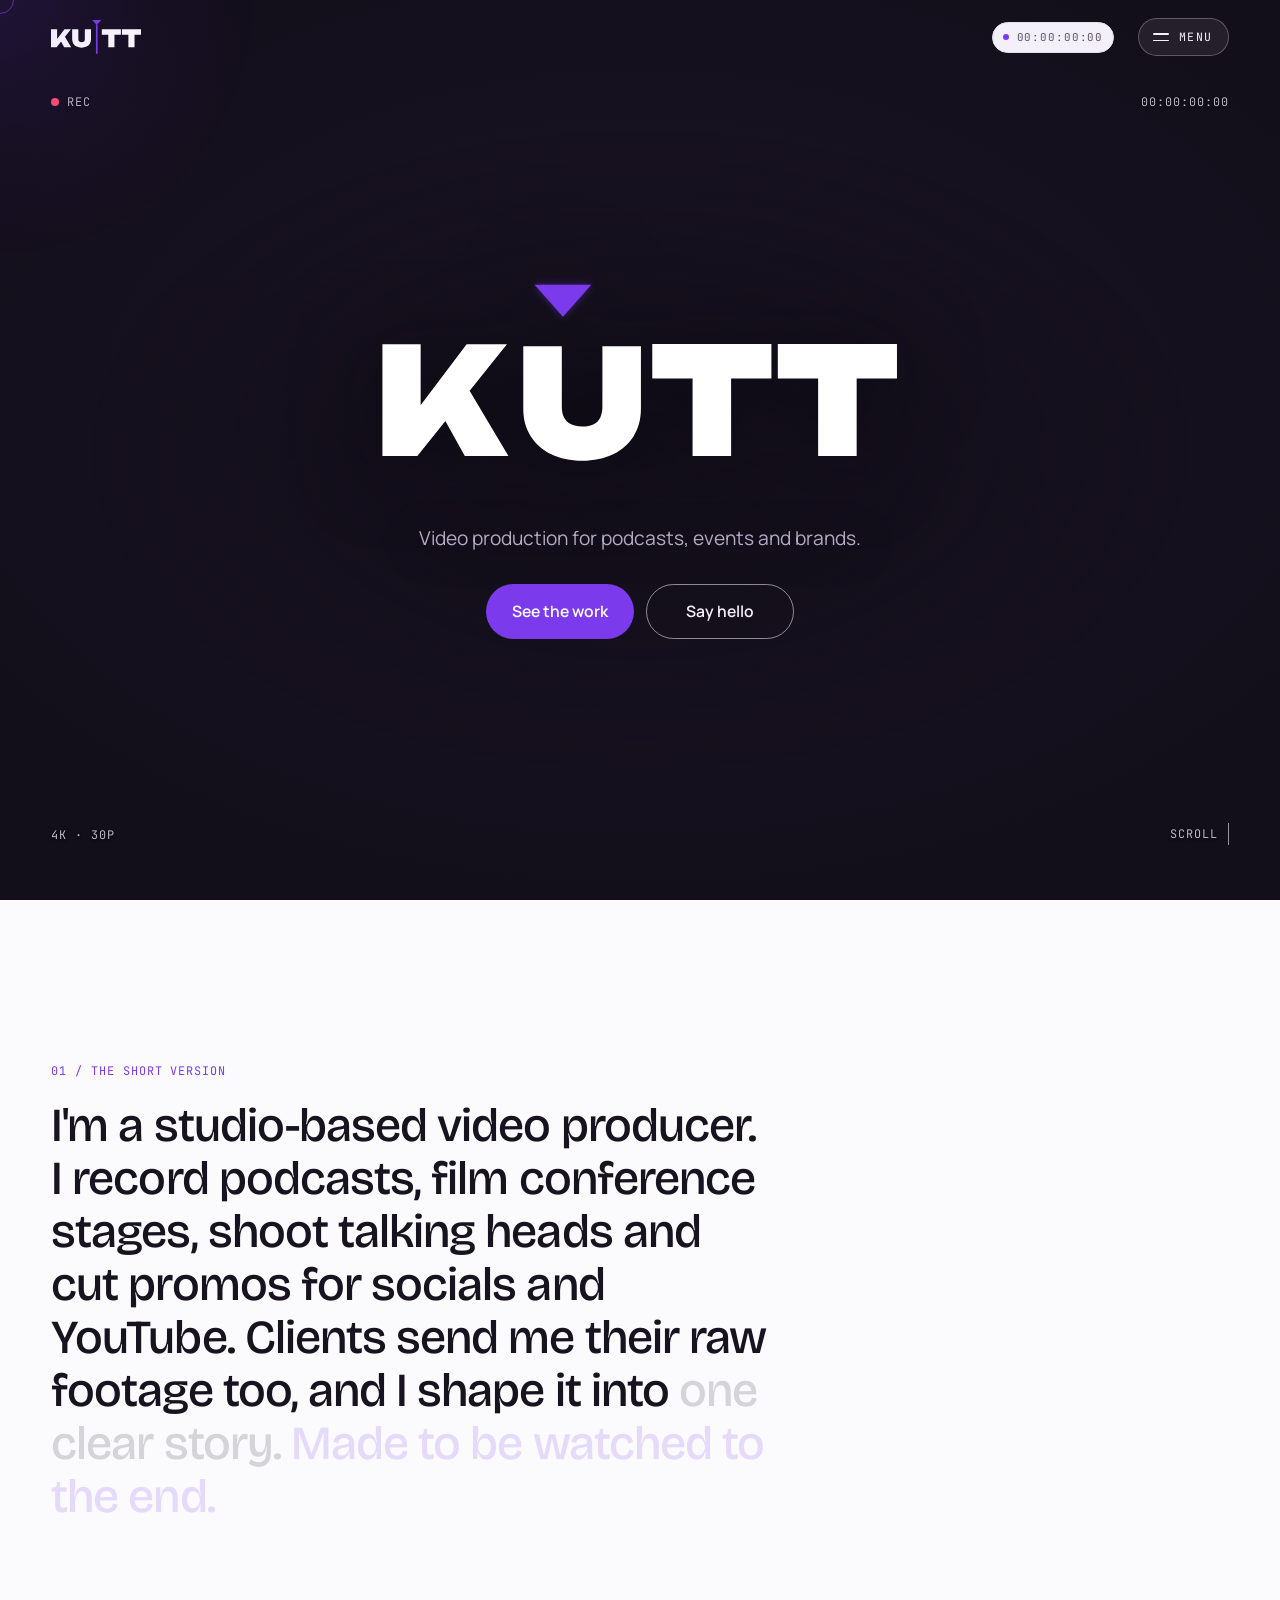
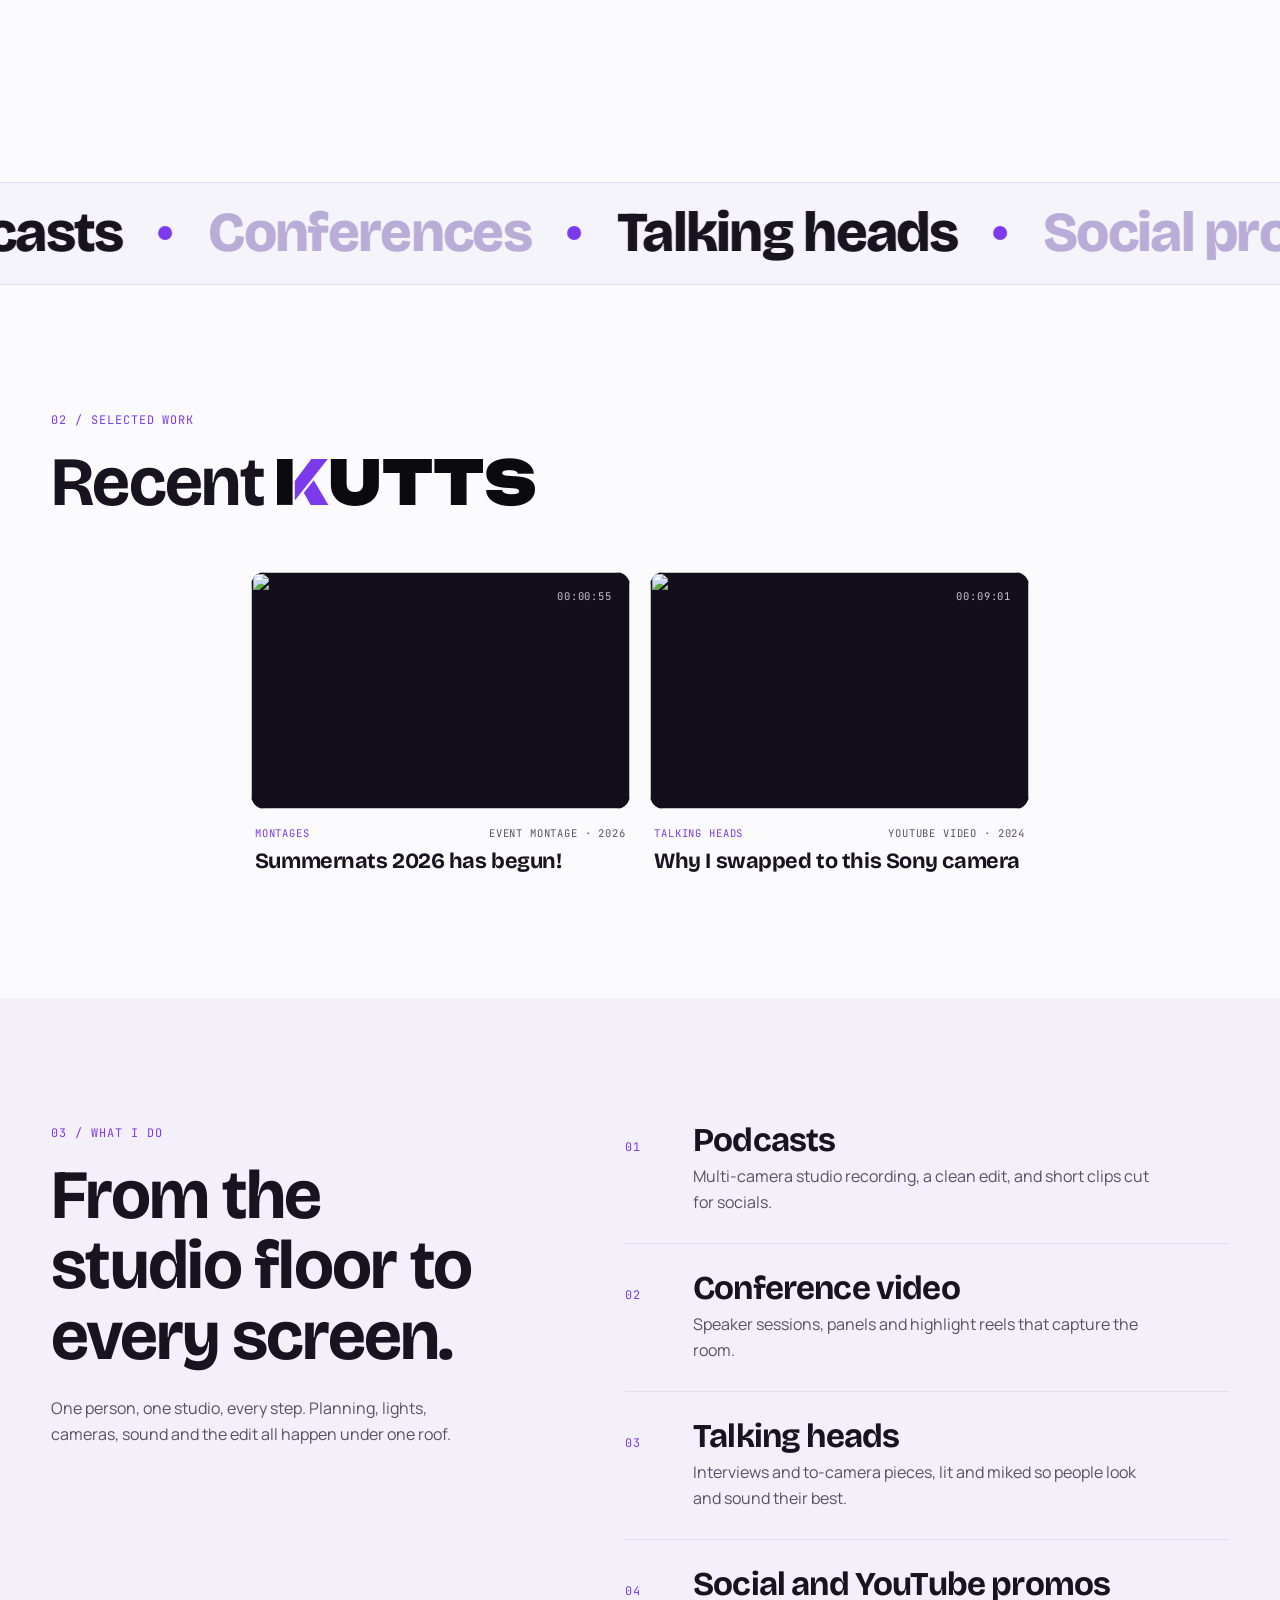
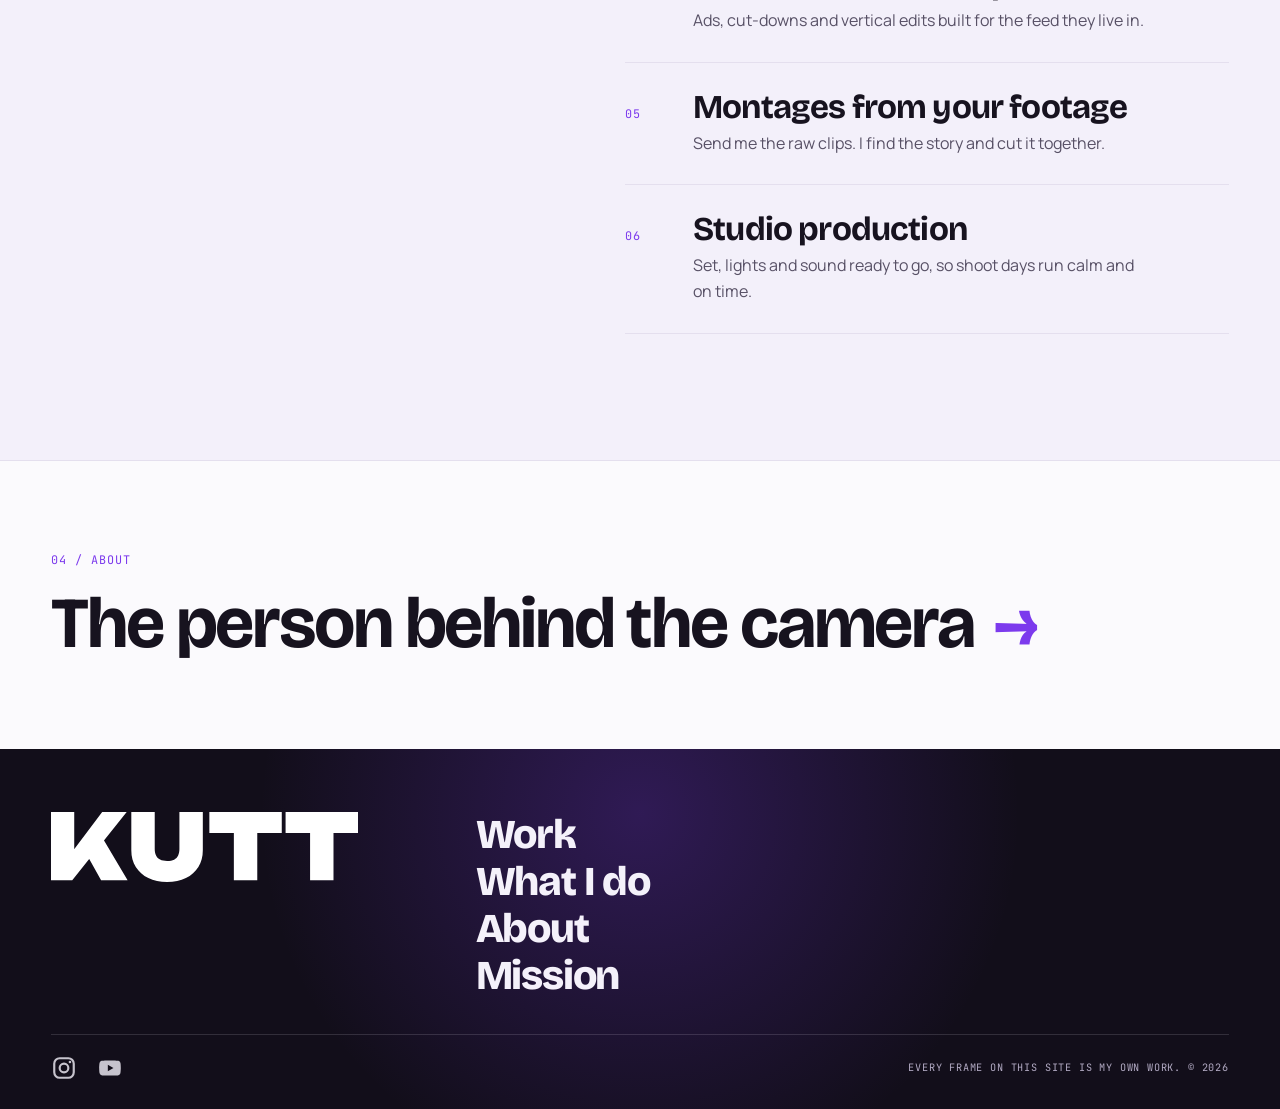
==== index.html @ 83f020cb "Footer: KUTT beside a big link list, social icons, tighter spacing Co-Authored-By: Claude Opus 5.5 <" ====
<!doctype html>
<html lang="en">
<head>
  <meta charset="utf-8">
  <meta name="viewport" content="width=device-width, initial-scale=1">
  <title>Kutt · Video Production</title>
  <meta name="description" content="Studio-based video producer. Podcasts, conference films, talking heads, social promos and brand video.">
  <meta name="theme-color" content="#120e1a">
  <meta property="og:title" content="Kutt · Video Production">
  <meta property="og:description" content="Podcasts, conference films, talking heads, social promos and brand video.">
  <meta property="og:type" content="website">
  <meta property="og:url" content="https://kuttmedia.github.io/">
  <meta property="og:image" content="https://kuttmedia.github.io/assets/img/share.jpg">
  <meta property="og:image:width" content="1200">
  <meta property="og:image:height" content="630">
  <meta property="og:image:alt" content="The KUTT logo">
  <meta name="twitter:card" content="summary_large_image">
  <link rel="canonical" href="https://kuttmedia.github.io/">
  <link rel="icon" type="image/png" href="assets/img/logo/favicon-light.png" media="(prefers-color-scheme: light)">
  <link rel="icon" type="image/png" href="assets/img/logo/favicon-dark.png" media="(prefers-color-scheme: dark)">
  <link rel="icon" type="image/svg+xml" href="assets/img/logo/favicon.svg">
  <link rel="apple-touch-icon" href="assets/img/logo/apple-touch-icon.png">
  <link rel="preconnect" href="https://fonts.googleapis.com">
  <link rel="preconnect" href="https://fonts.gstatic.com" crossorigin>
  <link href="https://fonts.googleapis.com/css2?family=Bricolage+Grotesque:opsz,wght@12..96,500;12..96,700;12..96,800&family=JetBrains+Mono:wght@400;500&family=Manrope:wght@400;500;600&display=swap" rel="stylesheet">
  <!-- Unbounded Black (the Kutt logo typeface), only the letter S, for "Recent KUTTS" -->
  <link href="https://fonts.googleapis.com/css2?family=Unbounded:wght@900&text=S&display=swap" rel="stylesheet">
  <link rel="stylesheet" href="assets/css/style.css?v=20261111">
</head>
<body>
  <a class="skip" href="#main">Skip to content</a>

  <!-- One environment behind everything -->
  <div class="env" aria-hidden="true">
    <div class="env-blob env-blob--a"></div>
    <div class="env-blob env-blob--b"></div>
    <div class="env-grain"></div>
  </div>

  <!-- Cursor follower (fine pointers only) -->
  <div class="cursor" aria-hidden="true">
    <div class="c-glow"></div>
    <div class="c-ring"><span class="c-label"></span></div>
  </div>

  <header class="nav on-dark" id="nav">
    <a class="brand" href="#top" aria-label="Kutt, back to top">
      <img class="brand-logo brand-logo--light" src="assets/img/logo/kutt-wordmark-white.svg" alt="" width="1724" height="654"><img class="brand-logo brand-logo--dark" src="assets/img/logo/kutt-wordmark-black.svg" alt="" width="1724" height="654">
    </a>
    <button class="menu-btn" type="button" aria-expanded="false" aria-controls="menu"><span class="menu-icon" aria-hidden="true"><i></i><i></i></span><span class="menu-word">Menu</span></button>
    <nav class="menu" id="menu" aria-label="Main">
      <ul class="nav-links">
        <li><a href="#work">Work</a></li>
        <li><a href="#services">What I do</a></li>
        <li><a href="/about">About</a></li>
        <li><a href="/mission">Mission</a></li>
        <li><a href="#contact">Contact</a></li>
      </ul>
    </nav>
    <span class="tc-chip mono" aria-hidden="true"><i></i><span class="tc">00:00:00:00</span></span>
  </header>

  <!-- ============ HERO: logo over the reel ============ -->
  <section class="hero" id="top" aria-label="Introduction">
    <div class="hero-stage">
      <div class="hero-media" aria-hidden="true">
        <video id="heroVideo" muted playsinline preload="none" aria-hidden="true" tabindex="-1"></video>
        <div class="scrim"></div>
      </div>

      <!-- Viewfinder overlay -->
      <div class="vf-overlay" aria-hidden="true">
        <span class="vf-rec mono"><i></i>REC</span>
        <span class="vf-tc mono tc">00:00:00:00</span>
        <span class="vf-fmt mono">4K · 30P</span>
        <span class="vf-scroll mono">Scroll</span>
      </div>

      <div class="hero-content">
        <h1 class="hero-logo"><img class="hero-logo-still" src="assets/img/logo/kutt-wordmark-white.svg" alt="Kutt" width="1724" height="654"></h1>
        <p class="hero-sub">Video production for podcasts, events and brands.</p>
        <div class="hero-cta">
          <a class="btn btn--accent" href="#work" data-cursor="View">See the work</a>
          <a class="btn btn--ghost" href="#contact">Say hello</a>
        </div>
      </div>
    </div>
  </section>

  <main id="main" tabindex="-1">

    <!-- ============ INTRO ============ -->
    <section class="intro" aria-label="About my work">
      <p class="eyebrow mono" data-reveal>01 / The short version</p>
      <p class="fill-text" data-fill>
        I'm a studio-based video producer. I record podcasts, film conference stages, shoot talking heads and cut promos for socials and YouTube. Clients send me their raw footage too, and I shape it into one clear story. <em>Made to be watched to the end.</em>
      </p>
      <svg class="intro-line" viewBox="0 0 1200 120" preserveAspectRatio="none" aria-hidden="true">
        <path data-draw pathLength="1" d="M0 70 C 150 10, 300 110, 450 60 S 750 10, 900 70 S 1100 110, 1200 40"/>
      </svg>
    </section>

    <!-- Marquee strip -->
    <div class="marquee" aria-hidden="true">
      <div class="marquee-track">
        <span>Podcasts</span><i></i><span>Conferences</span><i></i><span>Talking heads</span><i></i><span>Social promos</span><i></i><span>Studio</span><i></i><span>Brand film</span><i></i>
      </div>
    </div>

    <!-- ============ WORK ============ -->
    <section class="work" id="work" aria-labelledby="work-title">
      <div class="work-head">
        <div>
          <p class="eyebrow mono" data-reveal>02 / Selected work</p>
          <h2 id="work-title" class="h-section" data-split data-reveal>Recent <span class="kutt-word" data-label="Kutts"><span class="sr">Kutts</span><img src="assets/img/logo/kutt-wordmark-tight-split-k-dark.svg" alt="" width="2143" height="486"><span class="kutt-s" aria-hidden="true">S</span></span></h2>
        </div>
        <div class="filters" role="group" aria-label="Filter work by type">
          <button class="chip-btn" aria-pressed="true" data-filter="all">All</button>
        </div>
      </div>
      <div class="grid" id="grid"></div>
    </section>

    <!-- ============ SERVICES ============ -->
    <section class="services" id="services" aria-labelledby="svc-title">
      <div class="svc-side">
        <p class="eyebrow mono" data-reveal>03 / What I do</p>
        <h2 id="svc-title" class="h-section" data-split data-reveal>From the studio floor to every screen.</h2>
        <p class="svc-lede" data-reveal>One person, one studio, every step. Planning, lights, cameras, sound and the edit all happen under one roof.</p>
      </div>
      <div class="svc-list-wrap">
        <svg class="svc-line" viewBox="0 0 4 1000" preserveAspectRatio="none" aria-hidden="true">
          <path data-draw pathLength="1" d="M2 0 V 1000"/>
        </svg>
        <ol class="svc-list" data-reveal>
          <li class="svc"><span class="num mono">01</span><h3>Podcasts</h3><p>Multi-camera studio recording, a clean edit, and short clips cut for socials.</p></li>
          <li class="svc"><span class="num mono">02</span><h3>Conference video</h3><p>Speaker sessions, panels and highlight reels that capture the room.</p></li>
          <li class="svc"><span class="num mono">03</span><h3>Talking heads</h3><p>Interviews and to-camera pieces, lit and miked so people look and sound their best.</p></li>
          <li class="svc"><span class="num mono">04</span><h3>Social and YouTube promos</h3><p>Ads, cut-downs and vertical edits built for the feed they live in.</p></li>
          <li class="svc"><span class="num mono">05</span><h3>Montages from your footage</h3><p>Send me the raw clips. I find the story and cut it together.</p></li>
          <li class="svc"><span class="num mono">06</span><h3>Studio production</h3><p>Set, lights and sound ready to go, so shoot days run calm and on time.</p></li>
        </ol>
      </div>
    </section>

    <!-- ============ ABOUT TEASER ============ -->
    <section class="about-link" aria-label="About">
      <a class="about-link-a" href="/about" data-cursor="Meet">
        <span class="eyebrow mono">04 / About</span>
        <span class="about-link-title">The person behind the camera <span class="arrow" aria-hidden="true">→</span></span>
      </a>
    </section>
  </main>

  <!-- ============ CONTACT + FOOTER ============ -->
  <footer class="contact" id="contact">
    <div class="contact-inner">
      <div class="foot">
        <p class="wordmark"><img src="assets/img/logo/kutt-wordmark-tight-white.svg" alt="Kutt" width="2143" height="486" loading="lazy"></p>
        <nav class="foot-nav" aria-label="Footer"><ul>
          <li><a href="#work">Work</a></li>
          <li><a href="#services">What I do</a></li>
          <li><a href="/about">About</a></li>
          <li><a href="/mission">Mission</a></li>
        </ul></nav>
      </div>
      <div class="foot-base">
        <ul class="socials" id="socials"></ul>
        <p class="mono foot-note">Every frame on this site is my own work. © <span id="year">2026</span></p>
      </div>
    </div>
  </footer>

  <!-- Video player -->
  <dialog class="player" id="player" aria-labelledby="player-title">
    <div class="player-inner">
      <div class="player-top">
        <p class="mono player-meta" id="player-meta"></p>
        <button class="player-close" type="button" aria-label="Close video">Close</button>
      </div>
      <h2 class="player-title" id="player-title"></h2>
      <div class="player-frame" id="player-frame"></div>
    </div>
  </dialog>

  <script src="https://unpkg.com/lenis@1.1.13/dist/lenis.min.js" defer></script>
  <script src="assets/js/content.js?v=20261111" defer></script>
  <script src="assets/js/kutt-logo.js?v=20261111" defer></script>
  <script src="assets/js/main.js?v=20261111" defer></script>
</body>
</html>
---- assets/css/style.css ----
/* =========================================================
   Tokens
   ========================================================= */
:root{
  --canvas:#fbfafd;
  --panel:#f3f0fa;
  --line:#e4dfee;
  --line-strong:#8f86a3;
  --ink:#17131f;
  --text-secondary:#585166;
  --accent:#7c3aed;
  --accent-hover:#6a28d9;
  --accent-muted:rgba(124,58,237,.14);
  --night:#120e1a;
  --night-2:#1c1626;
  --night-text:#f4f1fa;
  --night-dim:#b3abc4;

  --f-display:'Bricolage Grotesque',Georgia,serif;
  --f-body:'Manrope',system-ui,sans-serif;
  --f-mono:'JetBrains Mono',ui-monospace,monospace;

  --ease-out:cubic-bezier(.16,1,.3,1);
  --ease-io:cubic-bezier(.65,0,.35,1);

  --gutter:clamp(16px,4vw,56px);
  /* one wide, soft shadow: reads as a glow behind the whole line, not an outline around each letter */
  --tshadow:0 4px 40px rgba(5,5,10,.55);
}

/* =========================================================
   Base
   ========================================================= */
*,*::before,*::after{box-sizing:border-box}
html{overflow-x:hidden;overflow-x:clip;-webkit-text-size-adjust:100%}
html.lenis,html.lenis body{height:auto}
.lenis.lenis-smooth{scroll-behavior:auto!important}
.lenis.lenis-stopped{overflow:hidden}
body{
  margin:0;overflow-x:hidden;overflow-x:clip;
  background:var(--canvas);color:var(--ink);
  font-family:var(--f-body);font-size:clamp(16px,1.05vw,18px);line-height:1.6;
  -webkit-font-smoothing:antialiased;
  animation:pageIn .9s var(--ease-out) both;
}
@keyframes pageIn{from{opacity:0}to{opacity:1}}
body.leaving{animation:pageOut .35s var(--ease-io) forwards}
@keyframes pageOut{from{opacity:1}to{opacity:0}}
img,video,svg{display:block;max-width:100%}
a{color:inherit}
button{font:inherit;color:inherit}
h1,h2,h3{margin:0;font-family:var(--f-display);font-weight:700;letter-spacing:-.025em;line-height:1.02}
p{margin:0}
.mono{font-family:var(--f-mono);font-size:.74rem;letter-spacing:.08em;text-transform:uppercase}
.sr{position:absolute!important;width:1px;height:1px;overflow:hidden;clip:rect(0 0 0 0);white-space:nowrap}
.skip{position:fixed;left:16px;top:-60px;z-index:100;background:var(--accent);color:#fff;padding:10px 16px;border-radius:8px;transition:top .3s var(--ease-out)}
.skip:focus{top:16px}
:focus-visible{outline:2px solid var(--accent);outline-offset:3px;border-radius:4px}
main:focus{outline:none}

/* =========================================================
   Environment layer
   ========================================================= */
.env{position:fixed;inset:0;z-index:-1;pointer-events:none;overflow:hidden}
.env-blob{position:absolute;width:60vmax;height:60vmax;border-radius:50%;filter:blur(80px);opacity:.55}
.env-blob--a{background:radial-gradient(circle,rgba(186,160,255,.45),transparent 65%);top:-20vmax;left:-15vmax;animation:drift 80s var(--ease-io) -12s infinite alternate}
.env-blob--b{background:radial-gradient(circle,rgba(230,214,255,.6),transparent 65%);bottom:-25vmax;right:-20vmax;animation:drift 95s var(--ease-io) -40s infinite alternate-reverse}
@keyframes drift{0%{transform:translate(0,0) scale(1)}50%{transform:translate(18vw,12vh) scale(1.15)}100%{transform:translate(-8vw,24vh) scale(.95)}}
.env-grain{position:absolute;inset:0;opacity:.06;background-image:url("data:image/svg+xml,%3Csvg xmlns='http://www.w3.org/2000/svg' width='160' height='160'%3E%3Cfilter id='n'%3E%3CfeTurbulence type='fractalNoise' baseFrequency='.85' numOctaves='3' stitchTiles='stitch'/%3E%3C/filter%3E%3Crect width='100%25' height='100%25' filter='url(%23n)'/%3E%3C/svg%3E")}
body.paused *,body.paused *::before,body.paused *::after{animation-play-state:paused!important}

/* =========================================================
   Cursor
   ========================================================= */
.cursor{position:fixed;inset:0;pointer-events:none;z-index:90;display:none}
.has-cursor .cursor{display:block}
.c-glow{position:absolute;left:0;top:0;width:560px;height:560px;margin:-280px 0 0 -280px;border-radius:50%;
  background:radial-gradient(circle,rgba(124,58,237,.13) 0%,rgba(124,58,237,.05) 35%,transparent 65%);will-change:transform}
.c-ring{position:absolute;left:0;top:0;width:28px;height:28px;margin:-14px 0 0 -14px;border-radius:50%;
  border:1.5px solid rgba(124,58,237,.7);display:grid;place-items:center;will-change:transform;
  transition:opacity .3s var(--ease-out)}
.c-ring::before{content:"";position:absolute;inset:-1.5px;border-radius:50%;background:var(--accent);transform:scale(.0001);transition:transform .45s var(--ease-out)}
.c-label{position:relative;color:#fff;font-family:var(--f-mono);font-size:.62rem;letter-spacing:.12em;text-transform:uppercase;opacity:0;transform:scale(.6);transition:opacity .3s var(--ease-out),transform .45s var(--ease-out)}
.cursor.is-label .c-ring::before{transform:scale(3.2)}
.cursor.is-label .c-ring{border-color:transparent}
.cursor.is-label .c-label{opacity:1;transform:scale(1)}
.cursor.is-hidden .c-ring{opacity:0}
.has-cursor [data-cursor]{cursor:none}

/* =========================================================
   Nav
   ========================================================= */
.nav{position:fixed;top:0;left:0;right:0;z-index:50;display:flex;align-items:center;justify-content:space-between;gap:24px;
  padding:18px var(--gutter);color:var(--ink);transition:color .5s var(--ease-out),background-color .5s var(--ease-out),padding .5s var(--ease-out)}
.nav::before{content:"";position:absolute;inset:0;z-index:-1;background:rgba(251,250,253,.78);backdrop-filter:blur(14px);-webkit-backdrop-filter:blur(14px);border-bottom:1px solid var(--line);opacity:0;transition:opacity .5s var(--ease-out)}
.nav.scrolled::before{opacity:1}
.nav.on-dark{color:var(--night-text)}
.nav.on-dark::before{opacity:0}
.nav.in-footer::before{opacity:1;background:rgba(18,14,26,.72);border-bottom-color:rgba(244,241,250,.08)}
.brand{position:relative;display:block;width:clamp(78px,7vw,96px);text-decoration:none}
.brand-logo{display:block;width:100%;height:auto;transition:opacity .5s var(--ease-out)}
.brand-logo--dark{position:absolute;inset:0;opacity:0}
.nav:not(.on-dark) .brand-logo--light{opacity:0}
.nav:not(.on-dark) .brand-logo--dark{opacity:1}
/* Menu button: opens the full-screen menu */
.tc-chip{order:2;margin-left:auto}
.menu-btn{order:3}
.menu-btn{display:inline-flex;align-items:center;gap:10px;padding:9px 16px 9px 14px;border-radius:999px;cursor:pointer;color:inherit;font:inherit;
  font-family:var(--f-mono);font-size:.72rem;letter-spacing:.1em;text-transform:uppercase;background:rgba(251,250,253,.6);border:1px solid var(--line);
  transition:background-color .4s var(--ease-out),border-color .4s var(--ease-out),color .4s var(--ease-out)}
.menu-btn:hover{border-color:var(--accent)}
.nav.on-dark .menu-btn,.nav.menu-open .menu-btn{background:rgba(244,241,250,.08);border-color:rgba(244,241,250,.28)}
.nav.on-dark .menu-btn:hover,.nav.menu-open .menu-btn:hover{border-color:var(--night-text)}
.menu-icon{position:relative;width:16px;height:10px}
.menu-icon i{position:absolute;left:0;right:0;height:1.5px;border-radius:2px;background:currentColor;transition:transform .5s var(--ease-out),top .5s var(--ease-out)}
.menu-icon i:first-child{top:1px}
.menu-icon i:last-child{top:7.5px}
.nav.menu-open .menu-icon i{top:4.25px}
.nav.menu-open .menu-icon i:first-child{transform:rotate(45deg)}
.nav.menu-open .menu-icon i:last-child{transform:rotate(-45deg)}

/* the menu itself: the purple night, big links, email and socials underneath */
.menu{position:fixed;inset:0;z-index:-2;display:grid;align-content:center;gap:clamp(36px,7vh,64px);padding:clamp(100px,14vh,140px) var(--gutter) clamp(40px,7vh,64px);
  background:radial-gradient(120% 90% at 70% 0%,#2a1d44 0%,var(--night) 60%);color:var(--night-text);overflow-y:auto;
  visibility:hidden;clip-path:inset(0 0 100% 0);transition:clip-path .8s var(--ease-io),visibility 0s linear .8s}
.nav.menu-open .menu{visibility:visible;clip-path:inset(0);transition:clip-path .8s var(--ease-io),visibility 0s}
.nav.menu-open{color:var(--night-text)}
.nav.menu-open::before{opacity:0!important}
.nav.menu-open .brand-logo--light{opacity:1}
.nav.menu-open .brand-logo--dark{opacity:0}
.nav.menu-open .tc-chip{opacity:0}
.nav-links{list-style:none;margin:0;padding:0;display:grid;gap:clamp(2px,1vh,10px)}
.nav-links li{overflow:hidden}
.nav-links a{position:relative;display:inline-block;text-decoration:none;font-family:var(--f-display);font-weight:800;letter-spacing:-.04em;line-height:1.02;
  font-size:clamp(2.8rem,8.5vw,6.6rem);padding:.04em 0;transform:translateY(105%);transition:transform .9s var(--ease-out),color .35s var(--ease-out)}
.nav.menu-open .nav-links a{transform:none}
.nav.menu-open .nav-links li:nth-child(1) a{transition-delay:.25s,0s}
.nav.menu-open .nav-links li:nth-child(2) a{transition-delay:.31s,0s}
.nav.menu-open .nav-links li:nth-child(3) a{transition-delay:.37s,0s}
.nav.menu-open .nav-links li:nth-child(4) a{transition-delay:.43s,0s}
.nav.menu-open .nav-links li:nth-child(5) a{transition-delay:.49s,0s}
.nav-links a:hover{color:#b9a3ff}
.nav-links a[aria-current="page"]{color:#b9a3ff}
.menu-foot{display:flex;flex-wrap:wrap;justify-content:space-between;gap:16px 32px;padding-top:22px;border-top:1px solid rgba(244,241,250,.14);
  color:var(--night-dim);opacity:0;transform:translateY(12px);transition:opacity .6s var(--ease-out),transform .8s var(--ease-out)}
.nav.menu-open .menu-foot{opacity:1;transform:none;transition-delay:.55s}
.menu-foot a{color:var(--night-text);text-decoration:none}
.menu-foot a:hover{color:#b9a3ff}
.menu-foot ul{list-style:none;margin:0;padding:0;display:flex;gap:20px}
html.menu-locked{overflow:hidden}
.tc-chip{display:inline-flex;align-items:center;gap:8px;padding:6px 10px;border-radius:999px;background:var(--panel);border:1px solid var(--line);color:var(--text-secondary);font-size:.68rem;opacity:0;transform:translateY(-6px);transition:opacity .5s var(--ease-out),transform .5s var(--ease-out)}
.tc-chip i{width:6px;height:6px;border-radius:50%;background:var(--accent)}
.nav.scrolled .tc-chip{opacity:1;transform:none}
.nav.on-dark .tc-chip{opacity:0}

/* =========================================================
   Buttons
   ========================================================= */
.btn{display:inline-flex;align-items:center;justify-content:center;gap:10px;padding:14px 26px;border-radius:999px;font-weight:600;text-decoration:none;font-size:.98rem;
  transition:background-color .35s var(--ease-out),color .35s var(--ease-out),border-color .35s var(--ease-out),transform .45s var(--ease-out)}
.btn:hover{transform:translateY(-2px)}
.btn--accent{background:var(--accent);color:#fff}
.btn--accent:hover{background:var(--accent-hover)}
.btn--ghost{border:1.5px solid rgba(244,241,250,.55);color:var(--night-text)}
.btn--ghost:hover{border-color:var(--night-text);background:rgba(244,241,250,.08)}
@media (pointer:coarse){.btn,.chip-btn{min-height:44px}}

/* =========================================================
   HERO
   ========================================================= */
.hero{position:relative;background:var(--night);color:var(--night-text)}
.hero-stage{position:relative;height:100vh;height:100svh;min-height:520px;overflow:hidden;background:radial-gradient(ellipse 90% 80% at 50% 45%,var(--night-2),var(--night) 70%)}
.hero-media{position:absolute;inset:0;opacity:0;transition:opacity 1.6s var(--ease-out)}
.hero-media video{width:100%;height:100%;object-fit:cover;will-change:transform}
.scrim{position:absolute;inset:0;pointer-events:none;background:radial-gradient(ellipse 120% 90% at 50% 45%,rgba(10,10,18,0) 35%,rgba(10,10,18,.62) 100%)}
/* background reel: bright daylight footage, so a deeper scrim */
.reel-ready .hero-media{opacity:1}
.reel-ready .scrim{background:
  linear-gradient(180deg,rgba(14,10,22,.55) 0%,rgba(14,10,22,.2) 30%,rgba(14,10,22,.25) 60%,rgba(14,10,22,.75) 100%),
  radial-gradient(ellipse 120% 90% at 50% 45%,rgba(14,10,22,.25) 30%,rgba(14,10,22,.6) 100%)}

/* viewfinder */
.vf-overlay{position:absolute;inset:clamp(70px,9vh,96px) var(--gutter) clamp(24px,5vh,48px);pointer-events:none}
.vf-rec,.vf-tc,.vf-fmt,.vf-scroll{position:absolute;color:rgba(244,241,250,.75);text-shadow:0 1px 3px rgba(5,5,10,.85)}
.vf-rec{left:0;top:12px;display:flex;align-items:center;gap:8px}
.vf-rec i{width:8px;height:8px;border-radius:50%;background:#ff4d6d;animation:blink 1.6s steps(2,start) -0.4s infinite}
@keyframes blink{to{visibility:hidden}}
.vf-tc{right:0;top:12px}
.vf-fmt{left:0;bottom:10px}
.vf-scroll{right:0;bottom:10px;display:flex;align-items:center;gap:10px}
.vf-scroll::after{content:"";width:1px;height:22px;background:rgba(244,241,250,.6);transform-origin:top;animation:scrollCue 2.2s var(--ease-io) -0.6s infinite}
@keyframes scrollCue{0%{transform:scaleY(0)}50%{transform:scaleY(1);transform-origin:top}51%{transform-origin:bottom}100%{transform:scaleY(0);transform-origin:bottom}}

/* hero content: logo, line and buttons arrive one after another on load */
.hero-content{position:absolute;inset:0;z-index:2;display:flex;flex-direction:column;align-items:center;justify-content:center;text-align:center;padding:96px var(--gutter) 72px;text-shadow:var(--tshadow)}
.hero-content::before{content:"";position:absolute;left:50%;top:50%;width:min(1100px,110vw);height:min(640px,90vh);transform:translate(-50%,-50%);z-index:-1;pointer-events:none;
  background:radial-gradient(closest-side,rgba(10,8,16,.5) 0%,rgba(10,8,16,.32) 50%,rgba(10,8,16,0) 100%)}
.hero-content .btn{text-shadow:none}
.kicker{color:var(--night-dim);margin-bottom:26px}
.hero-logo{margin:0;width:clamp(260px,44vw,720px);filter:drop-shadow(0 6px 40px rgba(5,5,10,.55))}
.hero-logo img{width:100%;height:auto}
/* Animated logo loop, drawn live by kutt-logo.js. Its frame has room around the word for the playhead,
   so it is sized and pulled out with negative margins until its letters sit exactly on the still logo's. */
.hero-logo-anim{display:none;width:115.64%;max-width:none;height:auto;aspect-ratio:1920/780;margin:-4.52% -7.82% -4.507%}
.hero-logo.is-animated .hero-logo-anim{display:block}
.hero-logo.is-animated .hero-logo-still{display:none}
.hero-sub{margin-top:24px;font-size:clamp(1.05rem,1.5vw,1.3rem);color:var(--night-dim);max-width:38ch}
/* equal-width buttons, so the gap between them centres on the logo */
.hero-cta{display:grid;grid-template-columns:1fr 1fr;gap:12px;margin-top:30px}
.hero-content>*{opacity:0;animation:heroIn 1.2s var(--ease-out) both}
.hero-content>.hero-logo{animation-name:heroLogoIn;animation-duration:1.5s;animation-delay:.4s}
.hero-content>.hero-sub{animation-delay:.85s}
.hero-content>.hero-cta{animation-delay:1.05s}
@keyframes heroIn{from{opacity:0;transform:translateY(18px)}to{opacity:1;transform:none}}
@keyframes heroLogoIn{from{opacity:0;transform:translateY(24px) scale(.94)}to{opacity:1;transform:none}}

/* The Kutt logo used as a word inside headings ("Recent KUTTS", "Plan. Shoot. KUTT.").
   Sized from measurements: the heading font's capitals are 0.66em tall, and the cropped logo
   is 0.9766 caps tall plus a 2.4% overshoot under the baseline (the bowl of the U).
   The S is Unbounded Black, the logo's own typeface (capitals 0.75em, so 0.88em matches),
   spaced with the same gap the logo leaves between its two Ts. */
.kutt-word{display:inline-block;white-space:nowrap;letter-spacing:0}
.kutt-word img{display:inline-block;height:.6758em;width:auto;vertical-align:-.0158em}
.kutt-s{font-family:'Unbounded',var(--f-display);font-weight:900;font-size:.88em;line-height:1;margin-left:.012em;color:#0b0a0f}

/* split words */
[data-split] .w{display:inline-block;white-space:nowrap}
.mask .w{overflow:hidden;padding:.08em .04em .14em;margin:-.08em -.04em -.14em;vertical-align:top}
.w .wi{display:inline-block}

/* phones, small screens and reduced motion: still frame instead of the reel (must match JS GATES exactly) */
@media (max-width: 720px), (orientation: portrait) and (max-width: 1024px), (orientation: portrait) and (pointer: coarse), (orientation: landscape) and (pointer: coarse) and (max-height: 560px), (prefers-reduced-motion: reduce){
  .hero-media,.vf-scroll{display:none}
  .hero-logo{width:min(78vw,440px)}
}

/* =========================================================
   Sections
   ========================================================= */
section{position:relative}
.eyebrow{color:var(--accent);margin-bottom:18px}
.h-section{font-size:clamp(2.4rem,5.4vw,5rem)}

/* reveal entrances */
[data-reveal]{opacity:0;transform:translateY(28px);transition:opacity 1s var(--ease-out),transform 1.1s var(--ease-out)}
[data-reveal].in{opacity:1;transform:none}
[data-reveal][data-split]{opacity:1;transform:none}
[data-reveal][data-split] .wi{transform:translateY(110%);transition:transform 1.1s var(--ease-out);transition-delay:calc(var(--i,0)*70ms)}
[data-reveal][data-split].in .wi{transform:none}
[data-reveal][data-split].done .wi{transition-delay:0s}

/* intro */
.intro{padding:clamp(110px,18vh,200px) var(--gutter) clamp(70px,10vh,120px)}
.fill-text{font-family:var(--f-display);font-weight:500;font-size:clamp(1.8rem,3.7vw,3.6rem);line-height:1.12;letter-spacing:-.02em;max-width:24ch}
.fill-text .fw{opacity:.16;transition:opacity .5s var(--ease-out)}
.fill-text .fw.lit{opacity:1}
.fill-text em{font-style:normal;color:var(--accent)}
.intro-line{width:100%;height:clamp(60px,9vw,120px);margin-top:clamp(30px,6vh,60px)}
.intro-line path,.svc-line path{fill:none;stroke:var(--accent);stroke-width:2;stroke-dasharray:1;stroke-dashoffset:1;vector-effect:non-scaling-stroke}

/* marquee */
.marquee{overflow:hidden;border-block:1px solid var(--line);padding:22px 0;background:rgba(243,240,250,.6)}
.marquee-track{display:flex;align-items:center;gap:36px;width:max-content;will-change:transform;
  font-family:var(--f-display);font-weight:800;font-size:clamp(2rem,4.4vw,4rem);letter-spacing:-.03em;line-height:1}
.marquee-track span:nth-of-type(even){color:#b9acd6}
.marquee-track i{width:14px;height:14px;border-radius:50%;background:var(--accent);flex:none}

/* work */
.work{padding:clamp(100px,14vh,170px) var(--gutter)}
.work-head{display:flex;justify-content:space-between;align-items:flex-end;gap:32px;flex-wrap:wrap;margin-bottom:clamp(36px,6vh,64px)}
.filters{display:flex;gap:8px;flex-wrap:wrap}
.filters[hidden]{display:none}
.chip-btn{border:1px solid var(--line-strong);background:transparent;border-radius:999px;padding:9px 16px;cursor:pointer;font-family:var(--f-mono);font-size:.72rem;letter-spacing:.08em;text-transform:uppercase;color:var(--text-secondary);
  transition:background-color .35s var(--ease-out),color .35s var(--ease-out),border-color .35s var(--ease-out)}
.chip-btn:hover{border-color:var(--ink);color:var(--ink)}
.chip-btn[aria-pressed="true"]{background:var(--ink);border-color:var(--ink);color:var(--canvas)}
/* flex so an unfinished last row sits centred */
.grid{--cols:3;--gap:clamp(14px,1.6vw,24px);display:flex;flex-wrap:wrap;justify-content:center;column-gap:var(--gap);row-gap:clamp(18px,2vw,32px)}
.grid .tile{flex:0 0 calc((100% - (var(--cols) - 1) * var(--gap)) / var(--cols))}
.tile[hidden]{display:none}
.tile{position:relative;display:block;text-align:left;padding:0;border:0;background:none;cursor:pointer;text-decoration:none;color:inherit;
  transition:opacity .5s var(--ease-out),transform .7s var(--ease-out)}
.tile.is-out{opacity:0;transform:scale(.96)}
.grid .tile.pre{opacity:0;transform:translateY(40px)}
.tile-media{position:relative;aspect-ratio:16/10;border-radius:14px;overflow:hidden;background:var(--night)}
.tile-media img,.tile-media video{position:absolute;inset:0;width:100%;height:100%;object-fit:cover;transition:transform 1.2s var(--ease-out),opacity .5s var(--ease-out)}
.tile-media video{opacity:0}
.tile.playing .tile-media video{opacity:1}
.tile:hover .tile-media img,.tile:hover .tile-media .ph{transform:scale(1.04)}
.ph{position:absolute;inset:0;display:grid;place-items:center;transition:transform 1.2s var(--ease-out);
  background:radial-gradient(ellipse 80% 70% at var(--px,30%) var(--py,30%),rgba(124,58,237,.42),transparent 70%),linear-gradient(140deg,var(--night-2),var(--night))}
.ph svg{width:clamp(44px,5vw,64px);opacity:.75}
.ph .mono{position:absolute;bottom:16px;left:18px;color:rgba(244,241,250,.55);font-size:.66rem}
.tile-dur{position:absolute;top:16px;right:18px;color:rgba(244,241,250,.8);font-size:.66rem;z-index:1}
.tile-meta{padding:16px 4px 0}
.tile-row{display:flex;justify-content:space-between;align-items:baseline;gap:12px;margin-bottom:8px}
.tile-meta h3{font-size:clamp(1.25rem,1.7vw,1.6rem);letter-spacing:-.02em;transition:color .35s var(--ease-out)}
.tile:hover .tile-meta h3{color:var(--accent)}
.tile-meta .mono{color:var(--text-secondary);font-size:.66rem;white-space:nowrap}
.tile-cat{color:var(--accent)!important}

/* services */
.services{display:grid;grid-template-columns:minmax(0,5fr) minmax(0,7fr);gap:clamp(32px,6vw,100px);padding:clamp(100px,14vh,170px) var(--gutter);background:var(--panel)}
.svc-side{position:sticky;top:120px;align-self:start}
.svc-side .h-section{max-width:11ch}
.svc-lede{margin-top:24px;color:var(--text-secondary);max-width:40ch}
.svc-list-wrap{position:relative;padding-left:clamp(20px,3vw,44px)}
.svc-line{position:absolute;left:0;top:0;width:4px;height:100%}
.svc-list{list-style:none;margin:0;padding:0}
.svc{display:grid;grid-template-columns:56px 1fr;column-gap:12px;row-gap:6px;padding:28px 0;border-bottom:1px solid var(--line);align-items:baseline}
.svc:first-child{padding-top:0}
.svc .num{color:var(--accent);grid-row:span 2}
.svc h3{font-size:clamp(1.6rem,2.6vw,2.4rem);transition:transform .6s var(--ease-out)}
.svc p{color:var(--text-secondary);max-width:46ch;grid-column:2}
.svc:hover h3{transform:translateX(10px)}
.svc-list[data-reveal]{opacity:1;transform:none}
.svc-list .svc{opacity:0;transform:translateY(24px);transition:opacity .9s var(--ease-out),transform 1s var(--ease-out)}
.svc-list.in .svc{opacity:1;transform:none}
.svc-list.in .svc:nth-child(2){transition-delay:90ms}
.svc-list.in .svc:nth-child(3){transition-delay:180ms}
.svc-list.in .svc:nth-child(4){transition-delay:270ms}
.svc-list.in .svc:nth-child(5){transition-delay:360ms}
.svc-list.in .svc:nth-child(6){transition-delay:450ms}
.svc-list.in.done .svc:nth-child(n){transition-delay:0s}

/* home: link through to the About page */
.about-link{padding:clamp(70px,10vh,120px) var(--gutter);border-top:1px solid var(--line)}
.about-link-a{display:block;text-decoration:none}
.about-link-a .eyebrow{display:block}
.about-link-title{display:inline-flex;align-items:baseline;gap:.3em;font-family:var(--f-display);font-weight:700;letter-spacing:-.03em;line-height:1;font-size:clamp(2.2rem,5.6vw,5.4rem);transition:color .4s var(--ease-out)}
.about-link-a .arrow{display:inline-block;color:var(--accent);transition:transform .6s var(--ease-out)}
.about-link-a:hover .about-link-title{color:var(--accent)}
.about-link-a:hover .arrow{transform:translateX(.25em)}

/* about page */
.about-intro{display:grid;grid-template-columns:minmax(0,5fr) minmax(0,6fr);gap:clamp(32px,5vw,80px);align-items:center;
  padding:clamp(120px,16vh,170px) var(--gutter) clamp(40px,6vh,72px)}
.page-title{font-size:clamp(2.6rem,5.2vw,5rem);font-weight:800;letter-spacing:-.04em;line-height:.95}
.page-lede{margin-top:clamp(20px,3vh,32px);max-width:42ch;font-size:clamp(1.05rem,1.3vw,1.2rem);color:var(--text-secondary)}
.portrait{margin:0}
.portrait-frame{position:relative;aspect-ratio:4/3;border-radius:20px;overflow:hidden;background:var(--panel)}
.portrait-frame img{position:absolute;inset:0;width:100%;height:100%;object-fit:cover;object-position:50% 30%;transform:scale(1.14);will-change:transform}
.portrait figcaption{margin-top:14px;color:var(--text-secondary)}
.story{display:grid;grid-template-columns:minmax(0,6fr) minmax(0,5fr);gap:clamp(32px,7vw,120px);padding:clamp(100px,14vh,170px) var(--gutter)}
.story-side .h-section{max-width:13ch}
.story-copy{padding-top:clamp(0px,5vh,48px)}
.story-copy p{color:var(--text-secondary);max-width:50ch;font-size:1.05em}
.story-copy p+p{margin-top:22px}
.steps{padding:clamp(100px,14vh,170px) var(--gutter);background:var(--panel)}
.steps-list{list-style:none;margin:clamp(40px,7vh,72px) 0 0;padding:0;display:grid;grid-template-columns:repeat(3,minmax(0,1fr));gap:clamp(16px,2vw,28px)}
.steps-list[data-reveal]{opacity:1;transform:none}
.step{position:relative;background:var(--canvas);border:1px solid var(--line);border-radius:18px;padding:clamp(24px,3vw,40px);
  opacity:0;transform:translateY(24px);transition:opacity .9s var(--ease-out),transform 1s var(--ease-out),border-color .4s var(--ease-out)}
.steps-list.in .step{opacity:1;transform:none}
.steps-list.in .step:nth-child(2){transition-delay:120ms}
.steps-list.in .step:nth-child(3){transition-delay:240ms}
.steps-list.in.done .step:nth-child(n){transition-delay:0s}
.step:hover{border-color:var(--accent)}
.step-num{color:var(--accent)}
.step h3{font-size:clamp(1.8rem,2.8vw,2.6rem);margin:28px 0 12px}
.step p{color:var(--text-secondary)}
.steps-cta{margin-top:clamp(36px,6vh,60px)}
.facts{list-style:none;padding:0;margin:36px 0 0;display:flex;gap:clamp(20px,4vw,48px);flex-wrap:wrap;align-items:baseline}
.facts li{display:flex;flex-direction:column;gap:6px;color:var(--ink);font-size:.8rem}
.facts span{color:var(--text-secondary);font-size:.66rem}

/* contact + footer */
.contact{position:relative;background:var(--night);color:var(--night-text);padding:clamp(48px,7vh,80px) var(--gutter) 28px;overflow:hidden}
.contact::before{content:"";position:absolute;width:70vmax;height:70vmax;left:50%;top:-30vmax;transform:translateX(-50%);border-radius:50%;
  background:radial-gradient(circle,rgba(124,58,237,.28),transparent 60%);pointer-events:none;animation:breathe 9s var(--ease-io) -3s infinite alternate}
@keyframes breathe{from{opacity:.55}to{opacity:1}}
.contact .eyebrow{color:#b9a3ff}
.contact-inner{position:relative}
.h-contact{font-size:clamp(2.8rem,6.5vw,6.2rem);font-weight:800;letter-spacing:-.045em;line-height:.95}
.mail{margin-top:clamp(24px,4vh,40px)}
.mail-hint{color:var(--night-dim);margin-bottom:14px}
.mail-row{display:flex;align-items:center;gap:18px 24px;flex-wrap:wrap}
.mail-link{display:inline-block;font-family:var(--f-display);font-weight:700;font-size:clamp(1.3rem,2.6vw,2.3rem);letter-spacing:-.02em;text-decoration:none;overflow-wrap:anywhere;
  background:linear-gradient(var(--accent),var(--accent)) 0 100%/0 3px no-repeat;transition:background-size .6s var(--ease-out),color .4s var(--ease-out)}
.mail-link:hover{background-size:100% 3px;color:#e4dbff}
.copy-btn{border:1px solid rgba(244,241,250,.35);background:transparent;border-radius:999px;padding:10px 18px;cursor:pointer;color:var(--night-text);
  transition:background-color .35s var(--ease-out),border-color .35s var(--ease-out),color .35s var(--ease-out)}
.copy-btn:hover{border-color:var(--night-text);background:rgba(244,241,250,.08)}
.copy-btn.copied{background:var(--accent);border-color:var(--accent);color:#fff}
@media (pointer:coarse){.copy-btn{min-height:44px}}
/* footer: wordmark and the menu links as a big list (stacked on phones), then a ruled bar with social icons and the note */
.foot{display:flex;flex-direction:column;align-items:flex-start;gap:clamp(24px,4vh,40px)}
.wordmark{margin:0;width:clamp(180px,24vw,320px)}
.wordmark img{width:100%;height:auto}
.foot-nav ul{list-style:none;display:flex;flex-direction:column;align-items:flex-start;gap:2px;margin:0;padding:0}
.foot-nav a{font-family:var(--f-display);font-size:clamp(1.7rem,3.2vw,2.8rem);font-weight:800;line-height:1.1;letter-spacing:-.03em;text-decoration:none;color:var(--night-text);transition:color .3s var(--ease-out)}
.foot-nav a:hover{color:#c9b6ff}
.foot-nav a[aria-current]{color:#b9a3ff}
.foot-base{margin-top:clamp(28px,4vh,44px);border-top:1px solid rgba(244,241,250,.14);padding-top:20px;display:flex;justify-content:space-between;align-items:center;gap:16px 32px;flex-wrap:wrap}
.socials{list-style:none;display:flex;gap:20px;margin:0;padding:0}
.socials a{display:block;color:var(--night-text);opacity:.8;transition:opacity .3s var(--ease-out),color .3s var(--ease-out)}
.socials a:hover{opacity:1;color:#c9b6ff}
.socials svg{display:block;width:26px;height:26px}
@media (pointer:coarse){.socials a{padding:9px;margin:-9px}}
.foot-note{color:var(--night-dim);font-size:.64rem;margin:0}
/* desktop: wordmark on the left, the list in a column beside it */
@media (min-width:721px){
  .foot{display:grid;grid-template-columns:minmax(0,1fr) minmax(0,2fr);align-items:start;gap:48px}
}

/* player */
.player{border:0;padding:0;width:min(1200px,94vw);max-width:none;background:transparent;color:var(--night-text);overflow:visible}
.player::backdrop{background:rgba(10,8,15,.86);backdrop-filter:blur(8px);-webkit-backdrop-filter:blur(8px)}
.player[open]{animation:playerIn .6s var(--ease-out)}
@keyframes playerIn{from{opacity:0;transform:translateY(24px) scale(.98)}to{opacity:1;transform:none}}
.player-top{display:flex;justify-content:space-between;align-items:center;gap:16px}
.player-meta{color:#b9a3ff}
.player-close{background:rgba(244,241,250,.1);border:1px solid rgba(244,241,250,.25);border-radius:999px;padding:10px 18px;cursor:pointer;font-family:var(--f-mono);font-size:.72rem;letter-spacing:.08em;text-transform:uppercase;transition:background-color .3s var(--ease-out)}
.player-close:hover{background:rgba(244,241,250,.2)}
.player-title{font-size:clamp(1.6rem,3vw,2.6rem);margin:10px 0 18px}
.player-frame{position:relative;aspect-ratio:16/9;border-radius:14px;overflow:hidden;background:#000}
.player-frame iframe,.player-frame video{position:absolute;inset:0;width:100%;height:100%;border:0}
.player-empty{position:absolute;inset:0;display:grid;place-items:center;text-align:center;padding:24px;background:linear-gradient(140deg,var(--night-2),var(--night))}
.player-empty p{max-width:34ch;color:var(--night-dim)}

/* mission page: the logo with the mission underneath, on the purple night */
.mission-hero{display:grid;padding:clamp(130px,19vh,190px) var(--gutter) clamp(72px,11vh,110px);
  background:radial-gradient(120% 90% at 70% 0%,#2a1d44 0%,var(--night) 60%);color:var(--night-text)}
.mission-hero-inner{display:grid;gap:clamp(22px,3.5vh,32px);justify-items:start;max-width:1180px}
.mission-hero .kicker{margin:0}
.mission-logo{margin:0;line-height:0}
.mission-logo img{width:min(520px,80vw);height:auto}
.mission-lede{color:var(--night-dim);max-width:46ch;font-size:clamp(1.05rem,1.4vw,1.25rem)}
.mission-cta{display:flex;flex-wrap:wrap;gap:12px}
.mission-hero-inner>*{opacity:0;animation:heroIn 1.2s var(--ease-out) both}
.mission-hero-inner>.kicker{animation-delay:.2s}
.mission-hero-inner>.mission-logo{animation-name:heroLogoIn;animation-duration:1.5s;animation-delay:.35s}
.mission-hero-inner>.mission-lede{animation-delay:.8s}
.mission-hero-inner>.mission-cta{animation-delay:1s}

/* project pages */
.project-head{padding:clamp(120px,16vh,170px) var(--gutter) clamp(28px,4vh,44px)}
.project-head .page-title{max-width:18ch}
.back-link{display:inline-flex;gap:8px;text-decoration:none;color:var(--text-secondary);margin-bottom:clamp(22px,4vh,40px);transition:color .3s var(--ease-out)}
.back-link:hover{color:var(--accent)}
/* video on one side, its details on the other */
.project-main{display:grid;grid-template-columns:minmax(0,7fr) minmax(0,5fr);gap:clamp(28px,4vw,64px);align-items:start;padding:0 var(--gutter) clamp(80px,12vh,150px)}
.watch-frame{position:relative;aspect-ratio:16/9;border-radius:18px;overflow:hidden;background:var(--night)}
.watch-frame iframe{position:absolute;inset:0;width:100%;height:100%;border:0}
.watch{position:absolute;inset:0;width:100%;height:100%;padding:0;border:0;background:none;cursor:pointer;display:grid;place-items:center}
.watch img{position:absolute;inset:0;width:100%;height:100%;object-fit:cover;transition:transform 1.2s var(--ease-out)}
.watch::after{content:"";position:absolute;inset:0;background:linear-gradient(180deg,rgba(18,14,26,0) 40%,rgba(18,14,26,.45))}
.watch svg{position:relative;z-index:1;width:clamp(52px,5vw,76px);transition:transform .6s var(--ease-out)}
.watch:hover img{transform:scale(1.03)}
.watch:hover svg{transform:scale(1.08)}
.project-info{display:grid;gap:clamp(24px,4vh,36px)}
.credits{margin:0;display:grid;grid-template-columns:1fr 1fr;gap:16px 24px}
.credits div{display:grid;gap:4px;padding-bottom:14px;border-bottom:1px solid var(--line)}
.credits dt{color:var(--text-secondary)}
.credits dd{margin:0;text-transform:none;font-family:var(--f-display);font-weight:700;font-size:1.15rem;letter-spacing:-.02em}
.project-notes p{color:var(--text-secondary);max-width:52ch}
.project-notes p+p{margin-top:18px}
.project-notes .btn{margin-top:clamp(22px,3vh,32px)}
.next-project{padding:clamp(80px,12vh,140px) var(--gutter);background:var(--panel)}

/* 404 */
.lost{min-height:100svh;display:grid;place-content:center;justify-items:center;text-align:center;gap:clamp(16px,3vh,26px);padding:120px var(--gutter) 80px;background:var(--night);color:var(--night-text)}
.lost-tc{display:inline-flex;align-items:center;gap:10px;color:var(--night-dim)}
.lost-tc i{width:8px;height:8px;border-radius:50%;background:#ff4d5e;animation:blink 1.2s steps(2,start) infinite}
.lost .lost-code{font-family:var(--f-display);font-weight:800;font-size:clamp(7rem,24vw,20rem);line-height:.8;letter-spacing:-.06em;color:#8f5cf7}
.lost h1{font-size:clamp(2rem,4.4vw,3.6rem)}
.lost p{color:var(--night-dim);max-width:40ch}
.lost-actions{display:flex;gap:12px;flex-wrap:wrap;justify-content:center;margin-top:8px}

/* =========================================================
   Responsive
   ========================================================= */
@media (max-width:900px){
  .services,.story,.about-intro,.project-main{grid-template-columns:1fr}
  .svc-side{position:static}
  .steps-list{grid-template-columns:1fr}
  .grid{--cols:2}
}
@media (max-width:720px){
  .portrait-frame{aspect-ratio:4/5}
  .tc-chip{display:none}
  .menu-btn{margin-left:auto}
  .grid{--cols:1}
  .vf-overlay{display:none}
}
@media (max-height:560px){.vf-scroll,.tc-chip{display:none}.menu-btn{margin-left:auto}}

/* =========================================================
   Reduced motion: everything in its final state
   ========================================================= */
@media (prefers-reduced-motion: reduce){
  *,*::before,*::after{animation:none!important;transition:none!important;transition-delay:0s!important}
  [data-reveal],.svc-list .svc,.steps-list .step,.grid .tile.pre,.hero-content>*,.mission-hero-inner>*,.nav-links a,.menu-foot{opacity:1!important;transform:none!important}
  .menu{clip-path:none!important}
  .portrait-frame img{transform:none!important}
  [data-reveal][data-split] .wi{transform:none!important}
  .fill-text .fw{opacity:1}
  .intro-line path,.svc-line path{stroke-dashoffset:0!important}
  .env-blob{display:none}
}
body.rm-pinned [data-reveal],body.rm-pinned .svc-list .svc,body.rm-pinned .steps-list .step{opacity:1;transform:none}
body.rm-pinned .fill-text .fw{opacity:1}
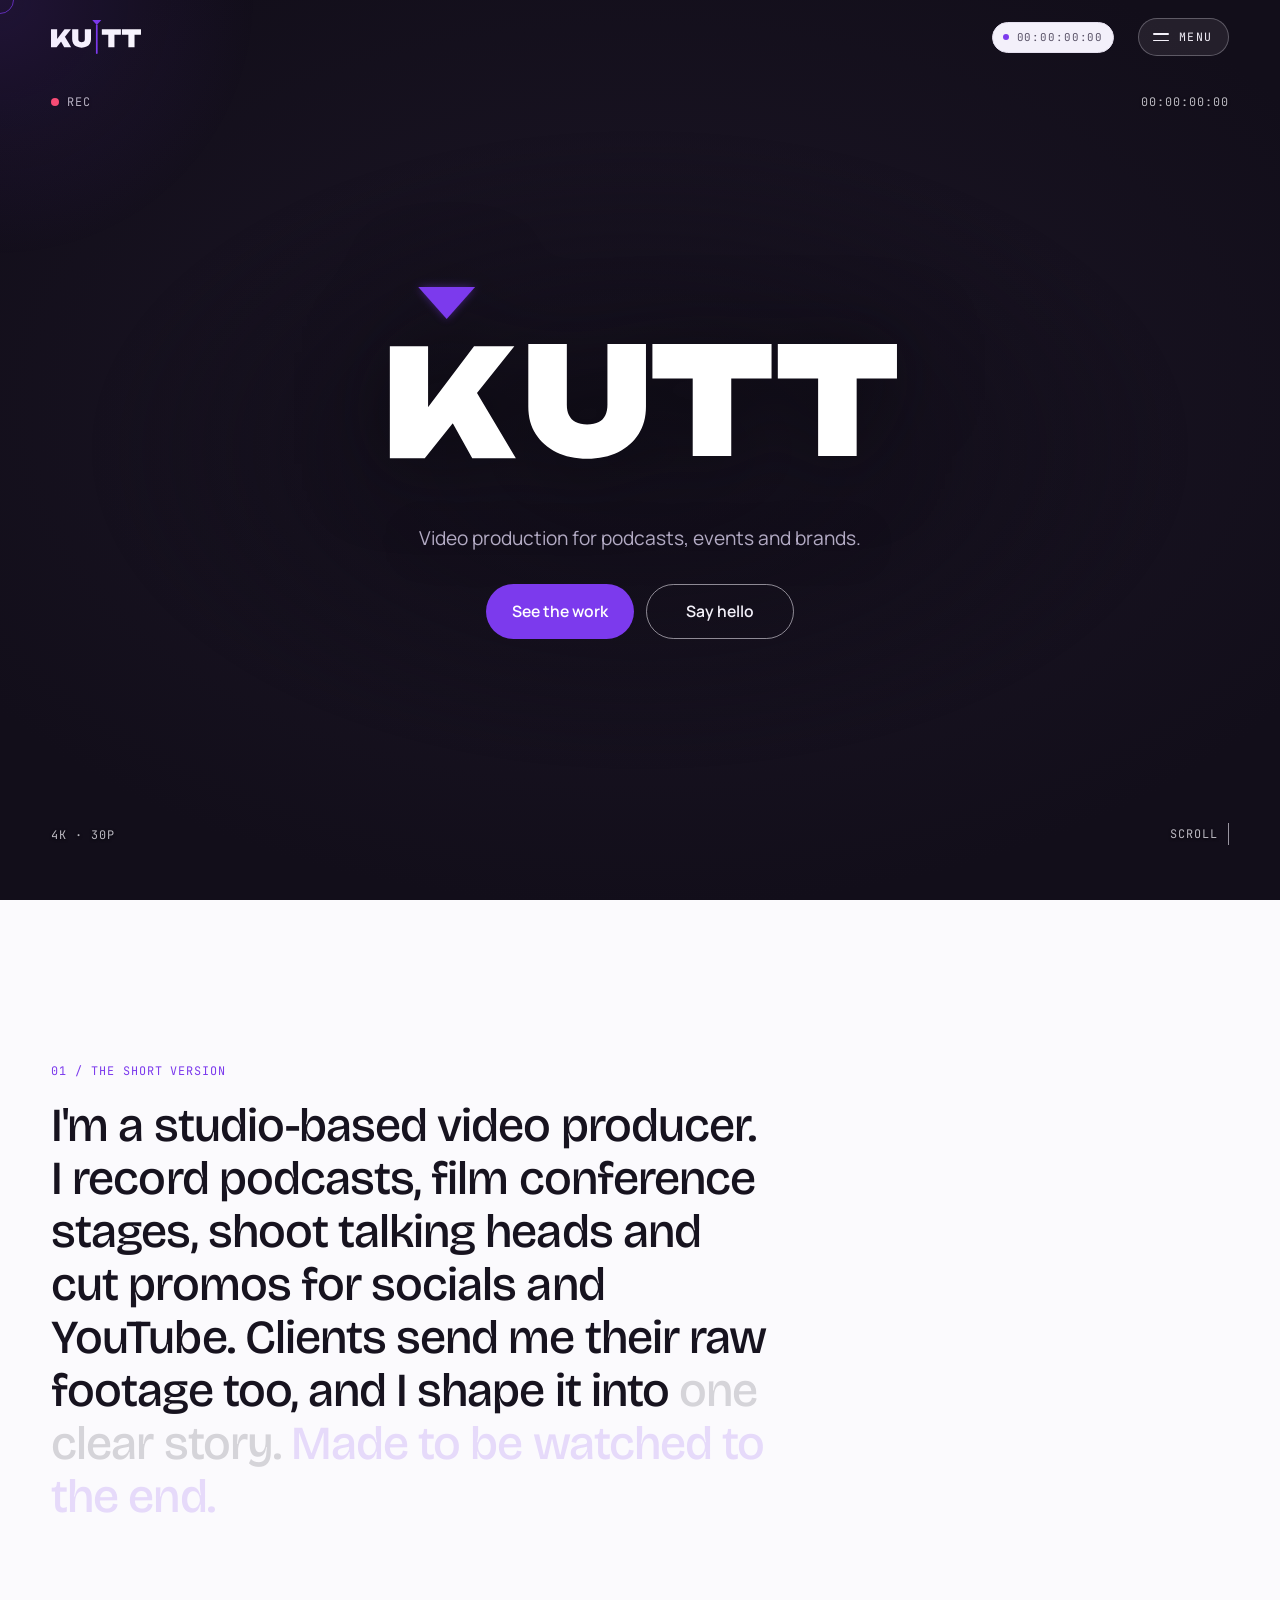
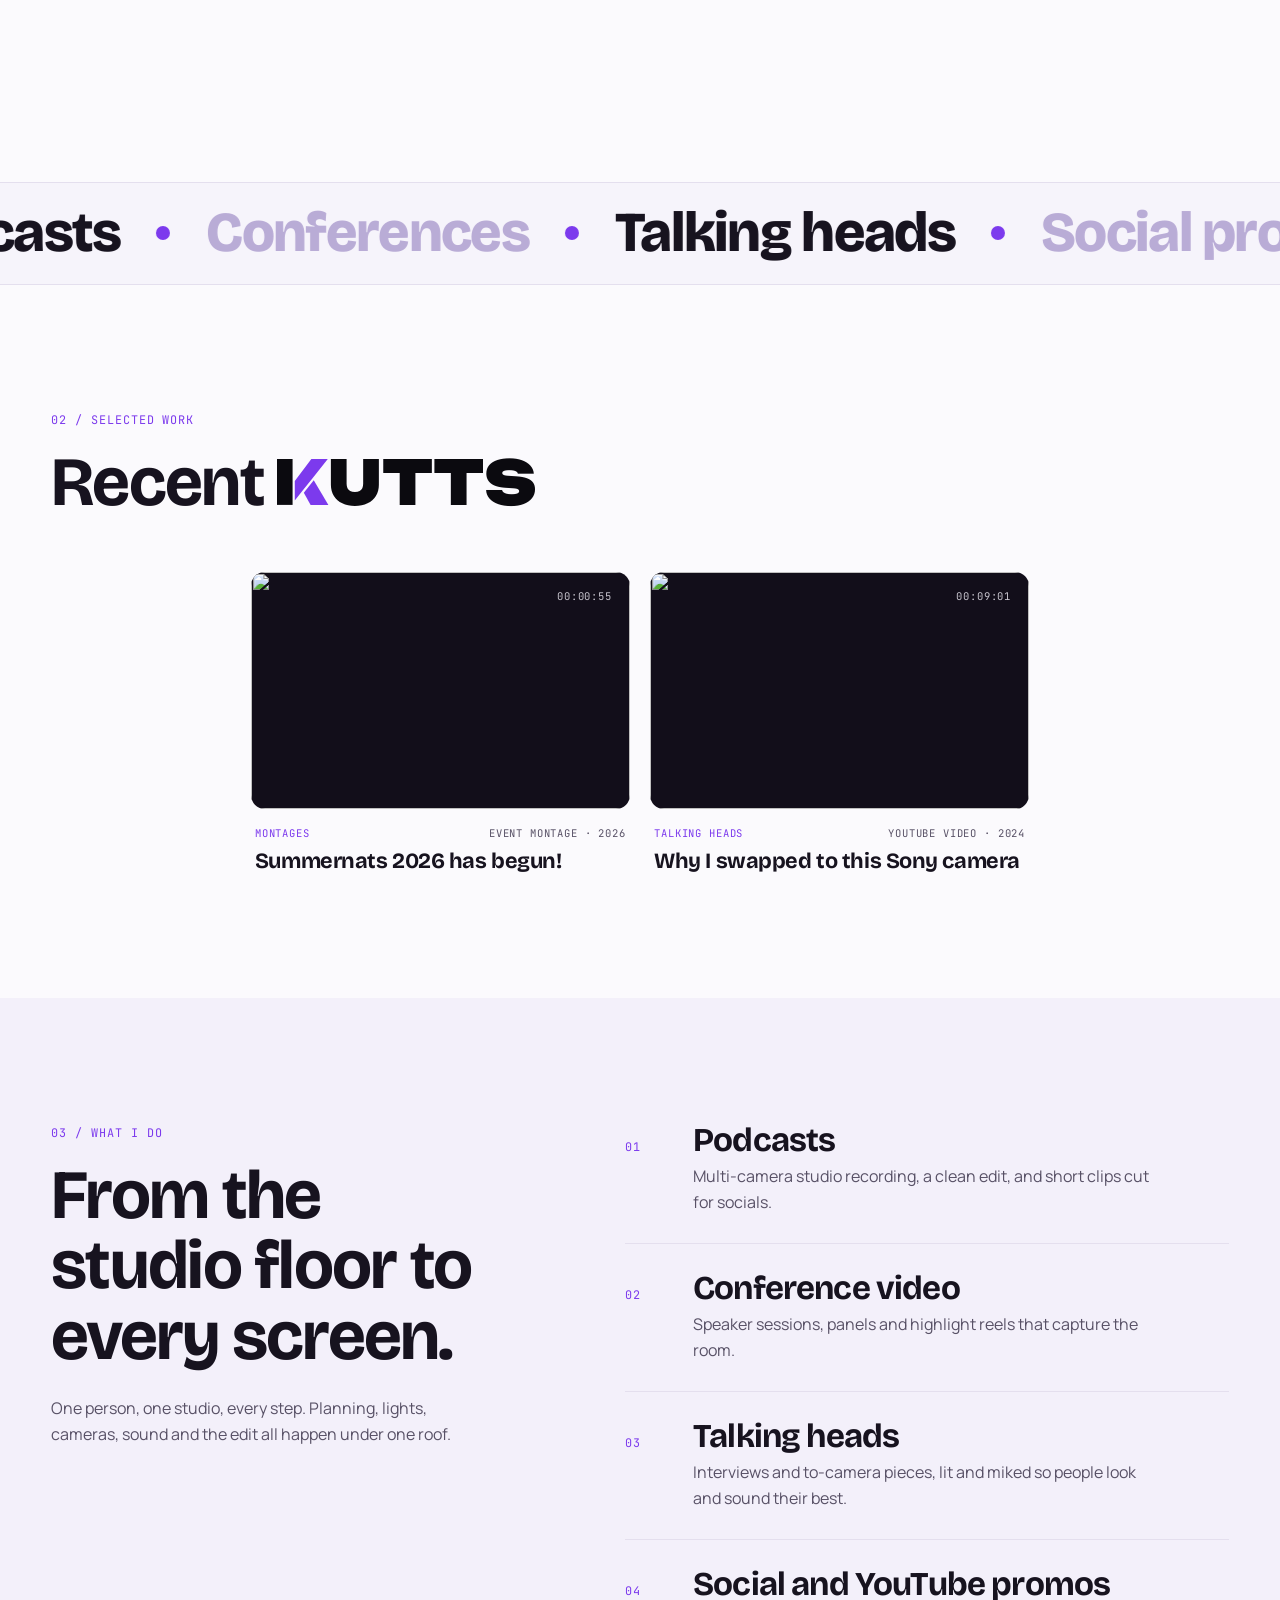
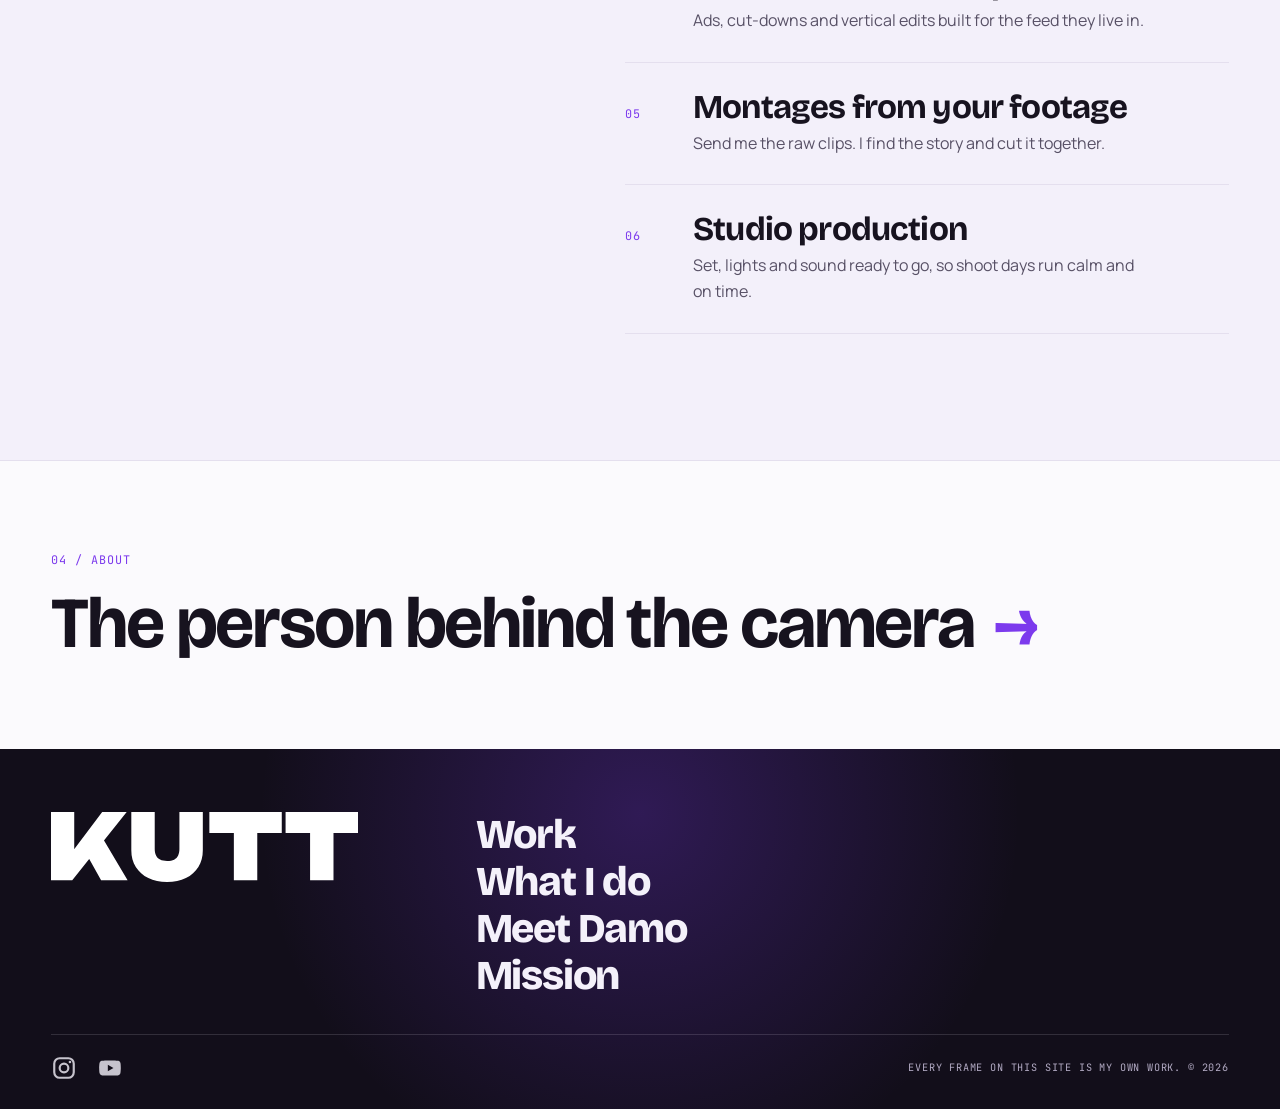
==== commit e2e5f1dc: "Add an unlisted Contact page with the enquiry form; rename About to Meet Damo Co-Authored-By: Claude" ====
--- a/index.html
+++ b/index.html
@@ -25,7 +25,7 @@
   <link href="https://fonts.googleapis.com/css2?family=Bricolage+Grotesque:opsz,wght@12..96,500;12..96,700;12..96,800&family=JetBrains+Mono:wght@400;500&family=Manrope:wght@400;500;600&display=swap" rel="stylesheet">
   <!-- Unbounded Black (the Kutt logo typeface), only the letter S, for "Recent KUTTS" -->
   <link href="https://fonts.googleapis.com/css2?family=Unbounded:wght@900&text=S&display=swap" rel="stylesheet">
-  <link rel="stylesheet" href="assets/css/style.css?v=20261111">
+  <link rel="stylesheet" href="assets/css/style.css?v=20261112">
 </head>
 <body>
   <a class="skip" href="#main">Skip to content</a>
@@ -52,7 +52,7 @@
       <ul class="nav-links">
         <li><a href="#work">Work</a></li>
         <li><a href="#services">What I do</a></li>
-        <li><a href="/about">About</a></li>
+        <li><a href="/about">Meet Damo</a></li>
         <li><a href="/mission">Mission</a></li>
         <li><a href="#contact">Contact</a></li>
       </ul>
@@ -160,7 +160,7 @@
         <nav class="foot-nav" aria-label="Footer"><ul>
           <li><a href="#work">Work</a></li>
           <li><a href="#services">What I do</a></li>
-          <li><a href="/about">About</a></li>
+          <li><a href="/about">Meet Damo</a></li>
           <li><a href="/mission">Mission</a></li>
         </ul></nav>
       </div>
@@ -184,8 +184,8 @@
   </dialog>
 
   <script src="https://unpkg.com/lenis@1.1.13/dist/lenis.min.js" defer></script>
-  <script src="assets/js/content.js?v=20261111" defer></script>
-  <script src="assets/js/kutt-logo.js?v=20261111" defer></script>
-  <script src="assets/js/main.js?v=20261111" defer></script>
+  <script src="assets/js/content.js?v=20261112" defer></script>
+  <script src="assets/js/kutt-logo.js?v=20261112" defer></script>
+  <script src="assets/js/main.js?v=20261112" defer></script>
 </body>
 </html>
--- a/assets/css/style.css
+++ b/assets/css/style.css
@@ -383,6 +383,32 @@
 .copy-btn:hover{border-color:var(--night-text);background:rgba(244,241,250,.08)}
 .copy-btn.copied{background:var(--accent);border-color:var(--accent);color:#fff}
 @media (pointer:coarse){.copy-btn{min-height:44px}}
+/* contact page: enquiry form beside direct details */
+.contact-page{display:grid;grid-template-columns:minmax(0,6fr) minmax(0,4fr);gap:clamp(32px,5vw,80px);align-items:start;padding:clamp(24px,4vh,48px) var(--gutter) clamp(100px,14vh,170px)}
+.enquiry{display:grid;gap:18px}
+.field{display:grid;gap:8px}
+.field-row{display:grid;grid-template-columns:1fr 1fr;gap:18px}
+.field label{font-family:var(--f-mono);font-size:.7rem;letter-spacing:.08em;text-transform:uppercase;color:var(--text-secondary)}
+.field input,.field select,.field textarea{font:inherit;color:var(--ink);background:#fff;border:1px solid var(--line);border-radius:12px;padding:13px 14px;
+  transition:border-color .3s var(--ease-out),box-shadow .3s var(--ease-out)}
+.field textarea{resize:vertical;min-height:130px}
+.field input:focus,.field select:focus,.field textarea:focus{outline:none;border-color:var(--accent);box-shadow:0 0 0 3px var(--accent-muted)}
+.enquiry .btn{justify-self:start;border:0;cursor:pointer;font-family:inherit}
+.enquiry .btn:disabled{opacity:.6;cursor:wait}
+.hp{position:absolute;left:-9999px}
+.form-status{min-height:1.2em;color:var(--text-secondary)}
+.contact-direct{display:grid;gap:30px}
+.contact-direct .eyebrow{margin-bottom:-6px}
+.direct-label{color:var(--text-secondary);margin-bottom:10px}
+.contact-direct .mail-link{font-size:clamp(1.2rem,1.9vw,1.6rem);color:var(--ink)}
+.contact-direct .mail-link:hover{color:var(--accent)}
+.contact-direct .copy-btn{border-color:var(--line);color:var(--ink)}
+.contact-direct .copy-btn:hover{border-color:var(--ink);background:var(--panel)}
+.contact-direct .copy-btn.copied{background:var(--accent);border-color:var(--accent);color:#fff}
+.direct-socials{list-style:none;display:flex;flex-wrap:wrap;gap:10px 28px;margin:0;padding:0}
+.direct-socials a,.direct-text{font-family:var(--f-display);font-weight:700;font-size:clamp(1.2rem,1.9vw,1.6rem);letter-spacing:-.02em;color:var(--ink);text-decoration:none;transition:color .3s var(--ease-out)}
+.direct-socials a:hover{color:var(--accent)}
+.direct-text{margin:0}
 /* footer: wordmark and the menu links as a big list (stacked on phones), then a ruled bar with social icons and the note */
 .foot{display:flex;flex-direction:column;align-items:flex-start;gap:clamp(24px,4vh,40px)}
 .wordmark{margin:0;width:clamp(180px,24vw,320px)}
@@ -471,12 +497,13 @@
    Responsive
    ========================================================= */
 @media (max-width:900px){
-  .services,.story,.about-intro,.project-main{grid-template-columns:1fr}
+  .services,.story,.about-intro,.project-main,.contact-page{grid-template-columns:1fr}
   .svc-side{position:static}
   .steps-list{grid-template-columns:1fr}
   .grid{--cols:2}
 }
 @media (max-width:720px){
+  .field-row{grid-template-columns:1fr}
   .portrait-frame{aspect-ratio:4/5}
   .tc-chip{display:none}
   .menu-btn{margin-left:auto}
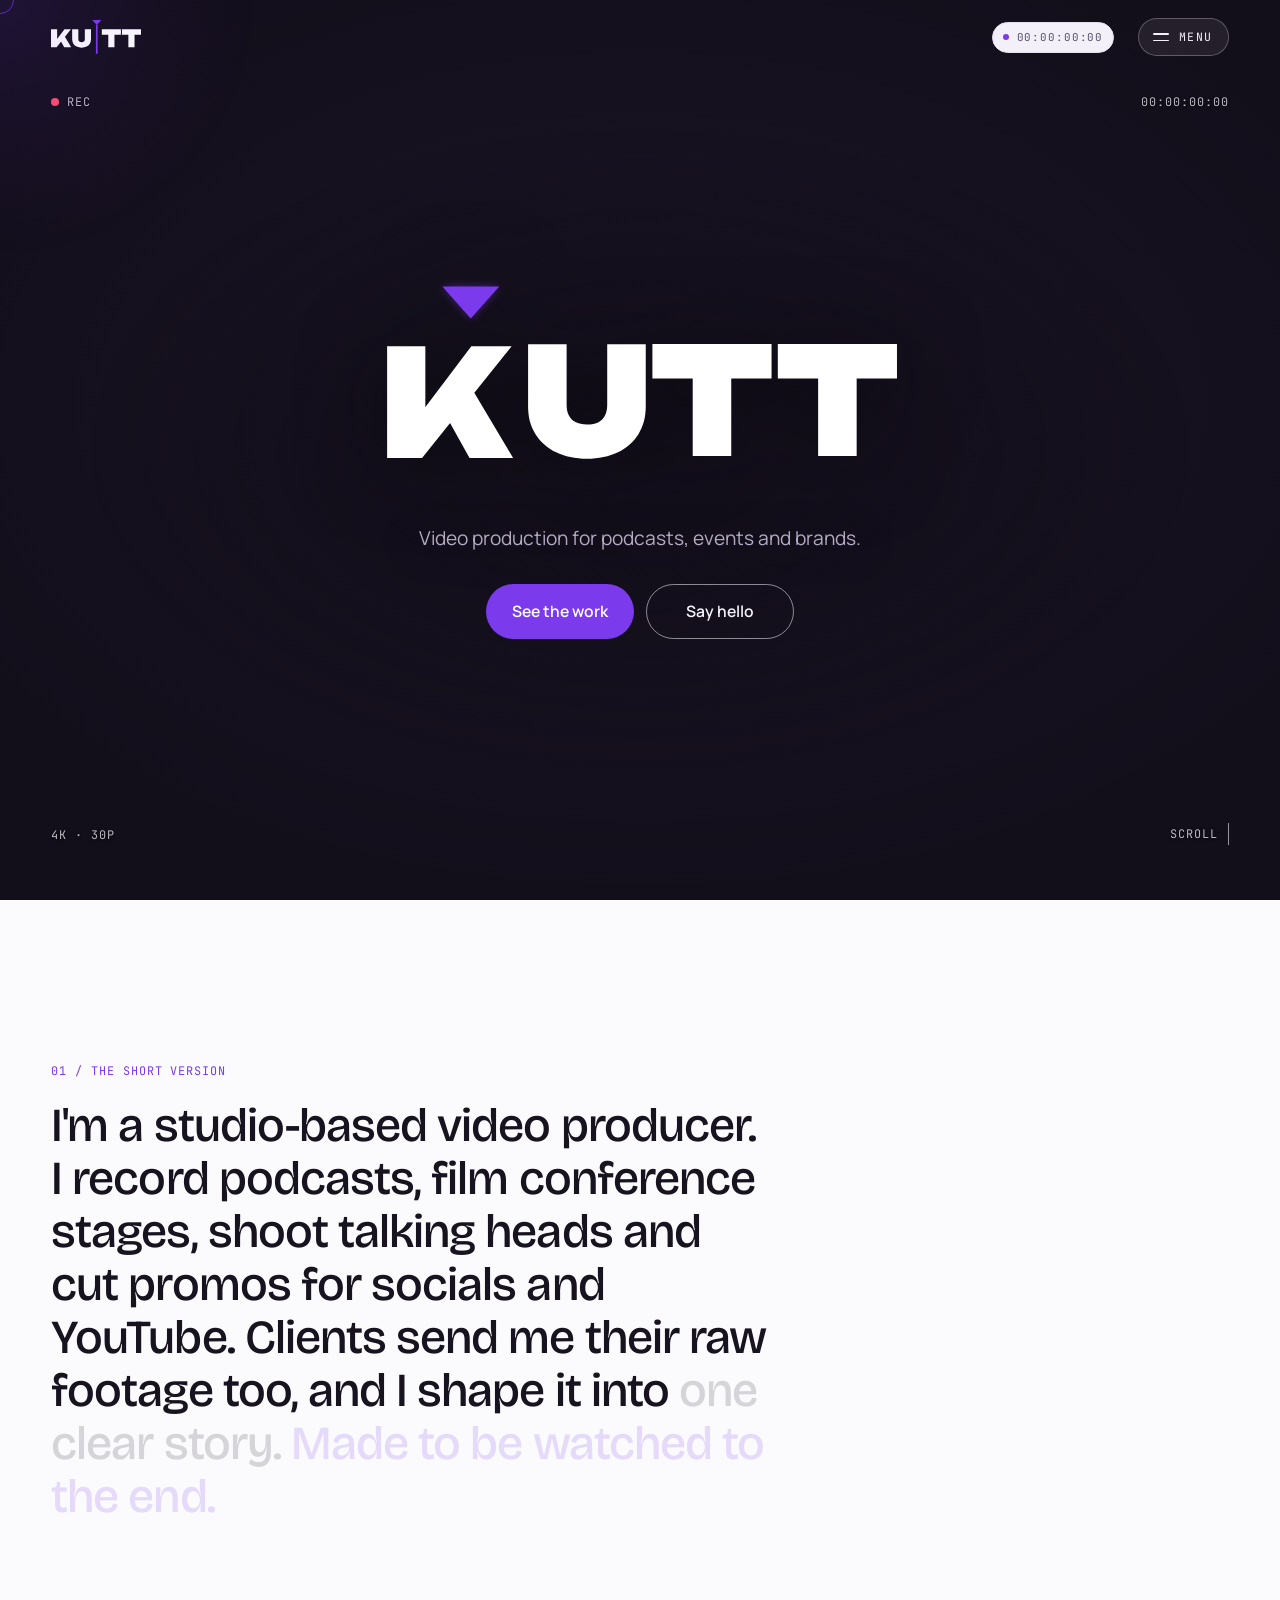
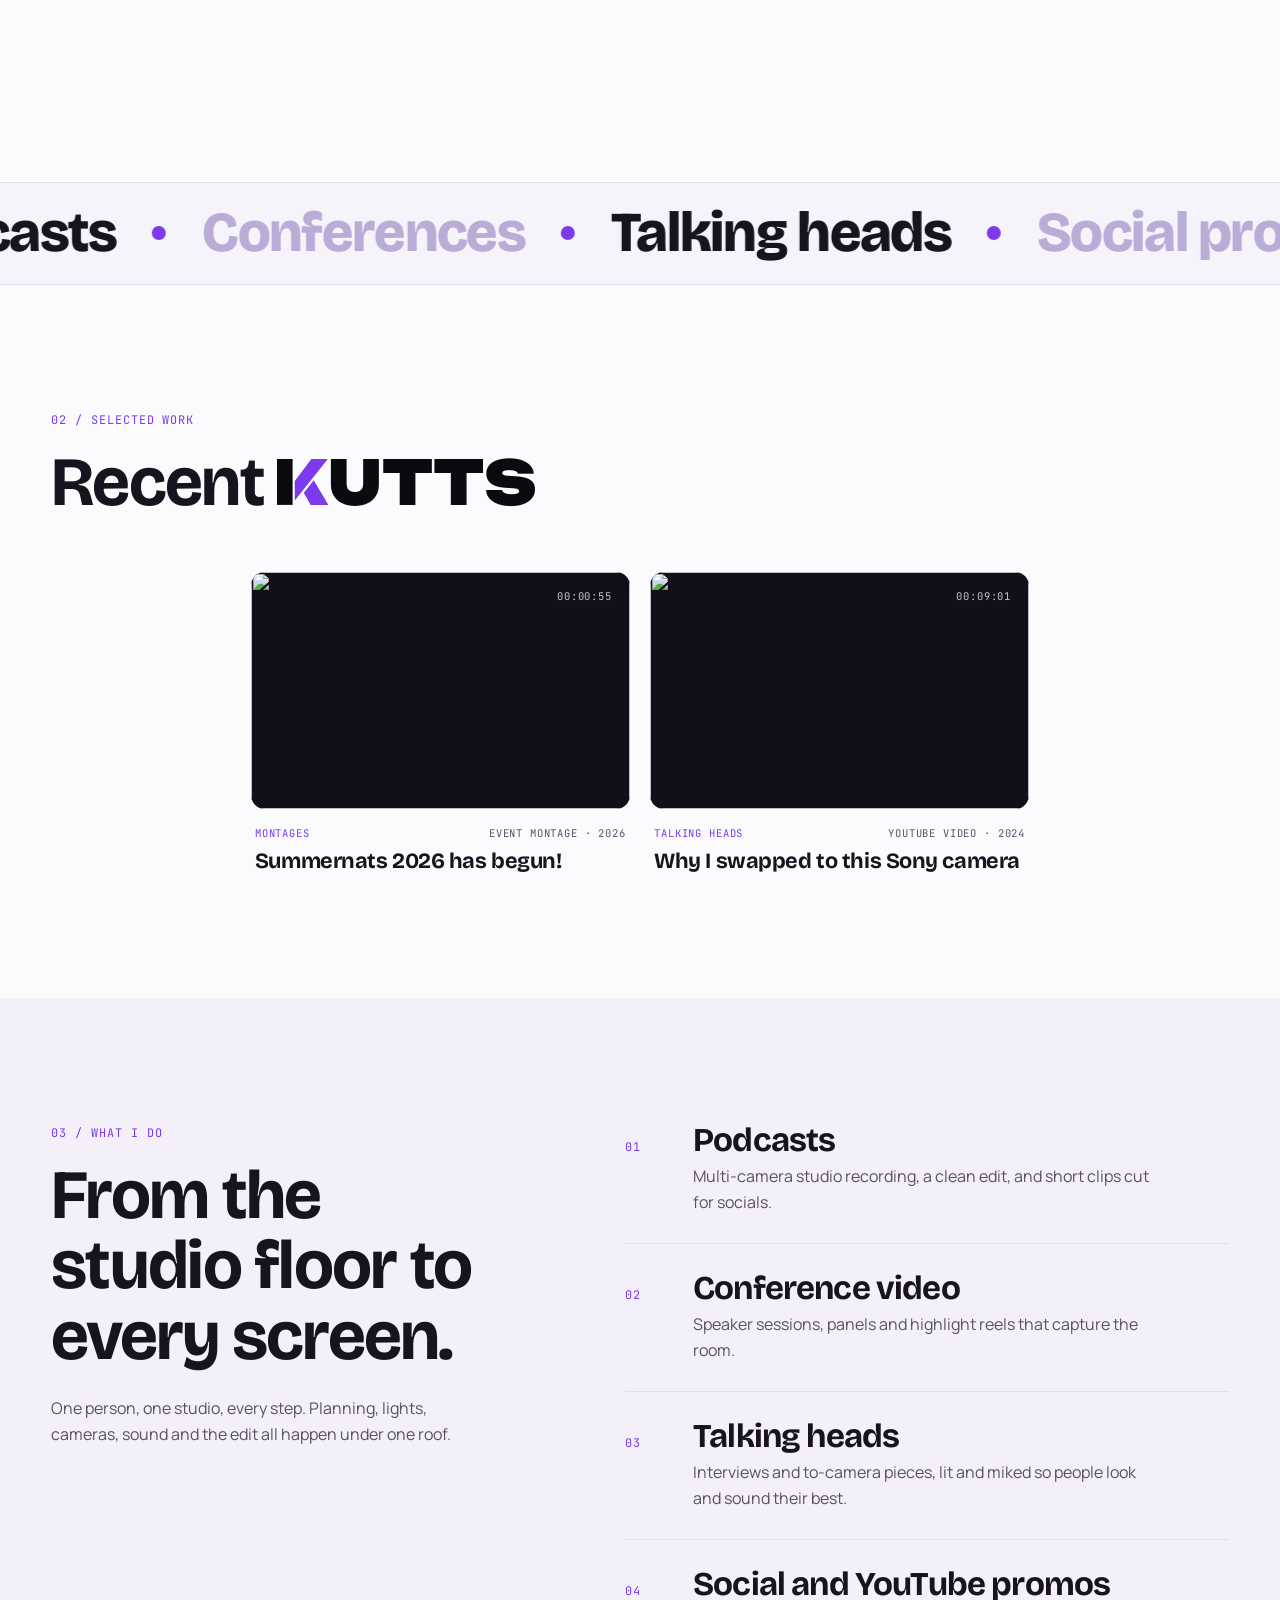
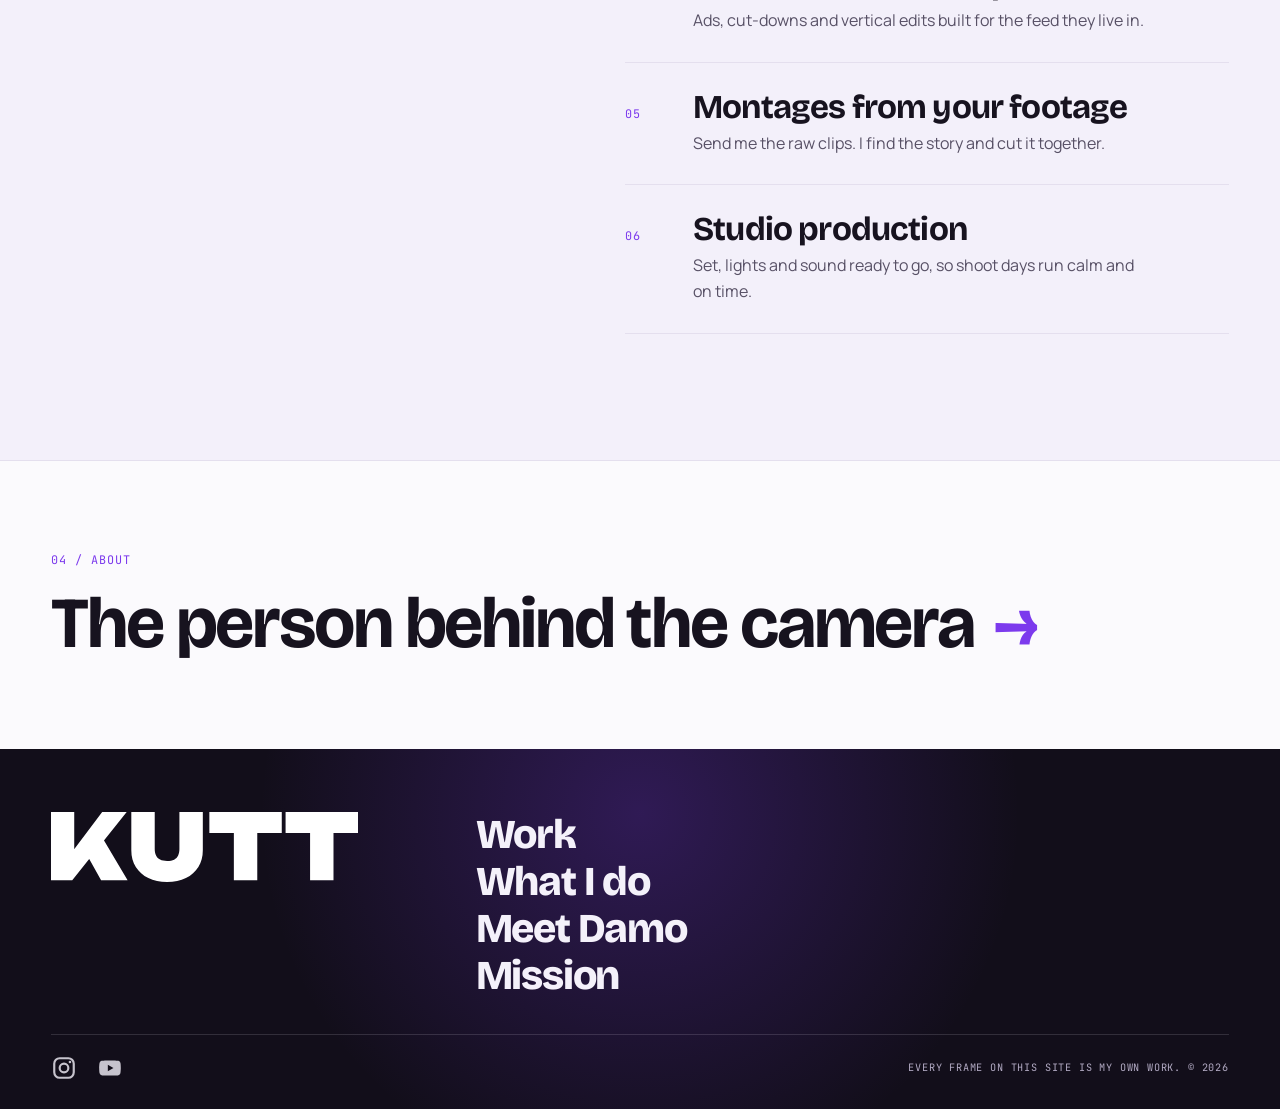
==== commit ea10cd75: "Contact page: site-styled date picker, dropdown arrow inset, softer reply wording Co-Authored-By: Cl" ====
--- a/index.html
+++ b/index.html
@@ -25,7 +25,7 @@
   <link href="https://fonts.googleapis.com/css2?family=Bricolage+Grotesque:opsz,wght@12..96,500;12..96,700;12..96,800&family=JetBrains+Mono:wght@400;500&family=Manrope:wght@400;500;600&display=swap" rel="stylesheet">
   <!-- Unbounded Black (the Kutt logo typeface), only the letter S, for "Recent KUTTS" -->
   <link href="https://fonts.googleapis.com/css2?family=Unbounded:wght@900&text=S&display=swap" rel="stylesheet">
-  <link rel="stylesheet" href="assets/css/style.css?v=20261112">
+  <link rel="stylesheet" href="assets/css/style.css?v=20261113">
 </head>
 <body>
   <a class="skip" href="#main">Skip to content</a>
@@ -184,8 +184,8 @@
   </dialog>
 
   <script src="https://unpkg.com/lenis@1.1.13/dist/lenis.min.js" defer></script>
-  <script src="assets/js/content.js?v=20261112" defer></script>
-  <script src="assets/js/kutt-logo.js?v=20261112" defer></script>
-  <script src="assets/js/main.js?v=20261112" defer></script>
+  <script src="assets/js/content.js?v=20261113" defer></script>
+  <script src="assets/js/kutt-logo.js?v=20261113" defer></script>
+  <script src="assets/js/main.js?v=20261113" defer></script>
 </body>
 </html>
--- a/assets/css/style.css
+++ b/assets/css/style.css
@@ -393,6 +393,37 @@
   transition:border-color .3s var(--ease-out),box-shadow .3s var(--ease-out)}
 .field textarea{resize:vertical;min-height:130px}
 .field input:focus,.field select:focus,.field textarea:focus{outline:none;border-color:var(--accent);box-shadow:0 0 0 3px var(--accent-muted)}
+/* the dropdown's arrow sits 16px in from the edge, in the accent colour */
+.field select{-webkit-appearance:none;appearance:none;cursor:pointer;padding-right:46px;
+  background:#fff url("data:image/svg+xml,%3Csvg xmlns='http://www.w3.org/2000/svg' viewBox='0 0 24 24'%3E%3Cpath d='M6 9l6 6 6-6' fill='none' stroke='%237C3AED' stroke-width='2.2' stroke-linecap='round' stroke-linejoin='round'/%3E%3C/svg%3E") no-repeat right 16px center/16px 16px}
+/* shoot date: the site's own calendar (enquiry.js) */
+.datepick{position:relative}
+.datepick-btn{width:100%;display:flex;align-items:center;justify-content:space-between;gap:10px;font:inherit;text-align:left;color:var(--text-secondary);background:#fff;
+  border:1px solid var(--line);border-radius:12px;padding:13px 16px 13px 14px;cursor:pointer;transition:border-color .3s var(--ease-out),box-shadow .3s var(--ease-out)}
+.datepick-btn.has-value{color:var(--ink)}
+.datepick-btn svg{flex:none;width:18px;height:18px;color:var(--accent)}
+.datepick-btn:focus-visible,.datepick-btn[aria-expanded="true"]{outline:none;border-color:var(--accent);box-shadow:0 0 0 3px var(--accent-muted)}
+.datepick-pop{position:absolute;z-index:20;top:calc(100% + 8px);right:0;width:300px;max-width:calc(100vw - 2 * var(--gutter));background:#fff;border:1px solid var(--line);
+  border-radius:18px;padding:16px;box-shadow:0 28px 60px -24px rgba(23,19,31,.32);animation:dp-in .25s var(--ease-out)}
+.datepick-pop[hidden]{display:none}
+@keyframes dp-in{from{opacity:0;transform:translateY(-6px)}}
+.dp-head{display:flex;align-items:center;justify-content:space-between;margin-bottom:10px}
+.dp-month{margin:0;font-family:var(--f-display);font-weight:700;font-size:1.05rem;letter-spacing:-.01em;color:var(--ink)}
+.dp-nav{display:grid;place-items:center;width:34px;height:34px;padding:0;border-radius:50%;border:1px solid var(--line);background:#fff;color:var(--ink);cursor:pointer;
+  transition:border-color .2s,color .2s}
+.dp-nav svg{width:16px;height:16px}
+.dp-nav:hover:not(:disabled){border-color:var(--accent);color:var(--accent)}
+.dp-nav:disabled{opacity:.3;cursor:default}
+.dp-grid{display:grid;grid-template-columns:repeat(7,1fr);gap:2px}
+.dp-wd{font-family:var(--f-mono);font-size:.62rem;letter-spacing:.06em;text-transform:uppercase;color:var(--text-secondary);text-align:center;padding:4px 0 6px}
+.dp-day{aspect-ratio:1;padding:0;border:0;border-radius:50%;background:transparent;font:inherit;font-size:.9rem;color:var(--ink);cursor:pointer;transition:background-color .2s,color .2s}
+.dp-day:hover:not(:disabled){background:var(--panel);color:var(--accent)}
+.dp-day.is-today{box-shadow:inset 0 0 0 1px var(--accent);color:var(--accent);font-weight:600}
+.dp-day.is-sel,.dp-day.is-sel:hover{background:var(--accent);color:#fff;box-shadow:none}
+.dp-day:disabled{opacity:.3;cursor:default}
+.dp-day:focus-visible,.dp-nav:focus-visible,.dp-clear:focus-visible{outline:2px solid var(--accent);outline-offset:1px}
+.dp-clear{margin-top:10px;padding:4px 0;background:none;border:0;color:var(--text-secondary);cursor:pointer;font-size:.68rem}
+.dp-clear:hover{color:var(--accent)}
 .enquiry .btn{justify-self:start;border:0;cursor:pointer;font-family:inherit}
 .enquiry .btn:disabled{opacity:.6;cursor:wait}
 .hp{position:absolute;left:-9999px}
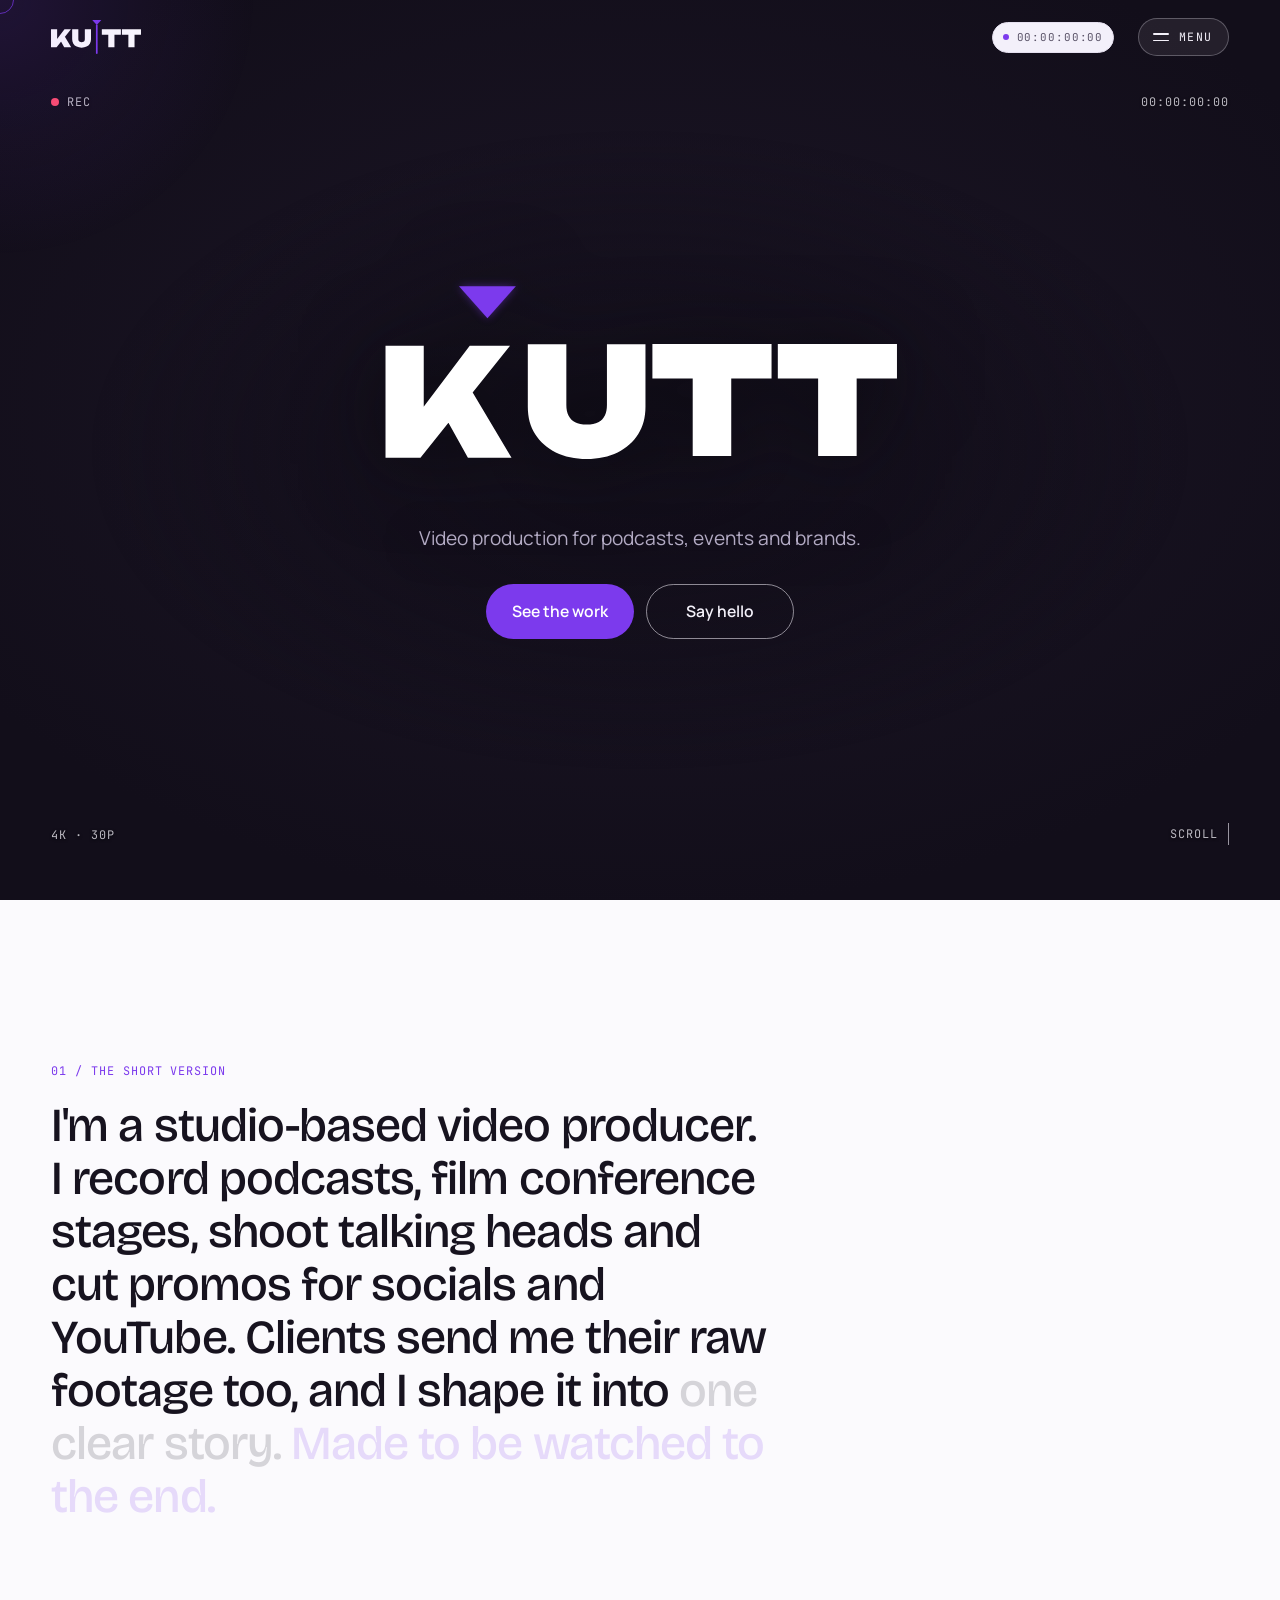
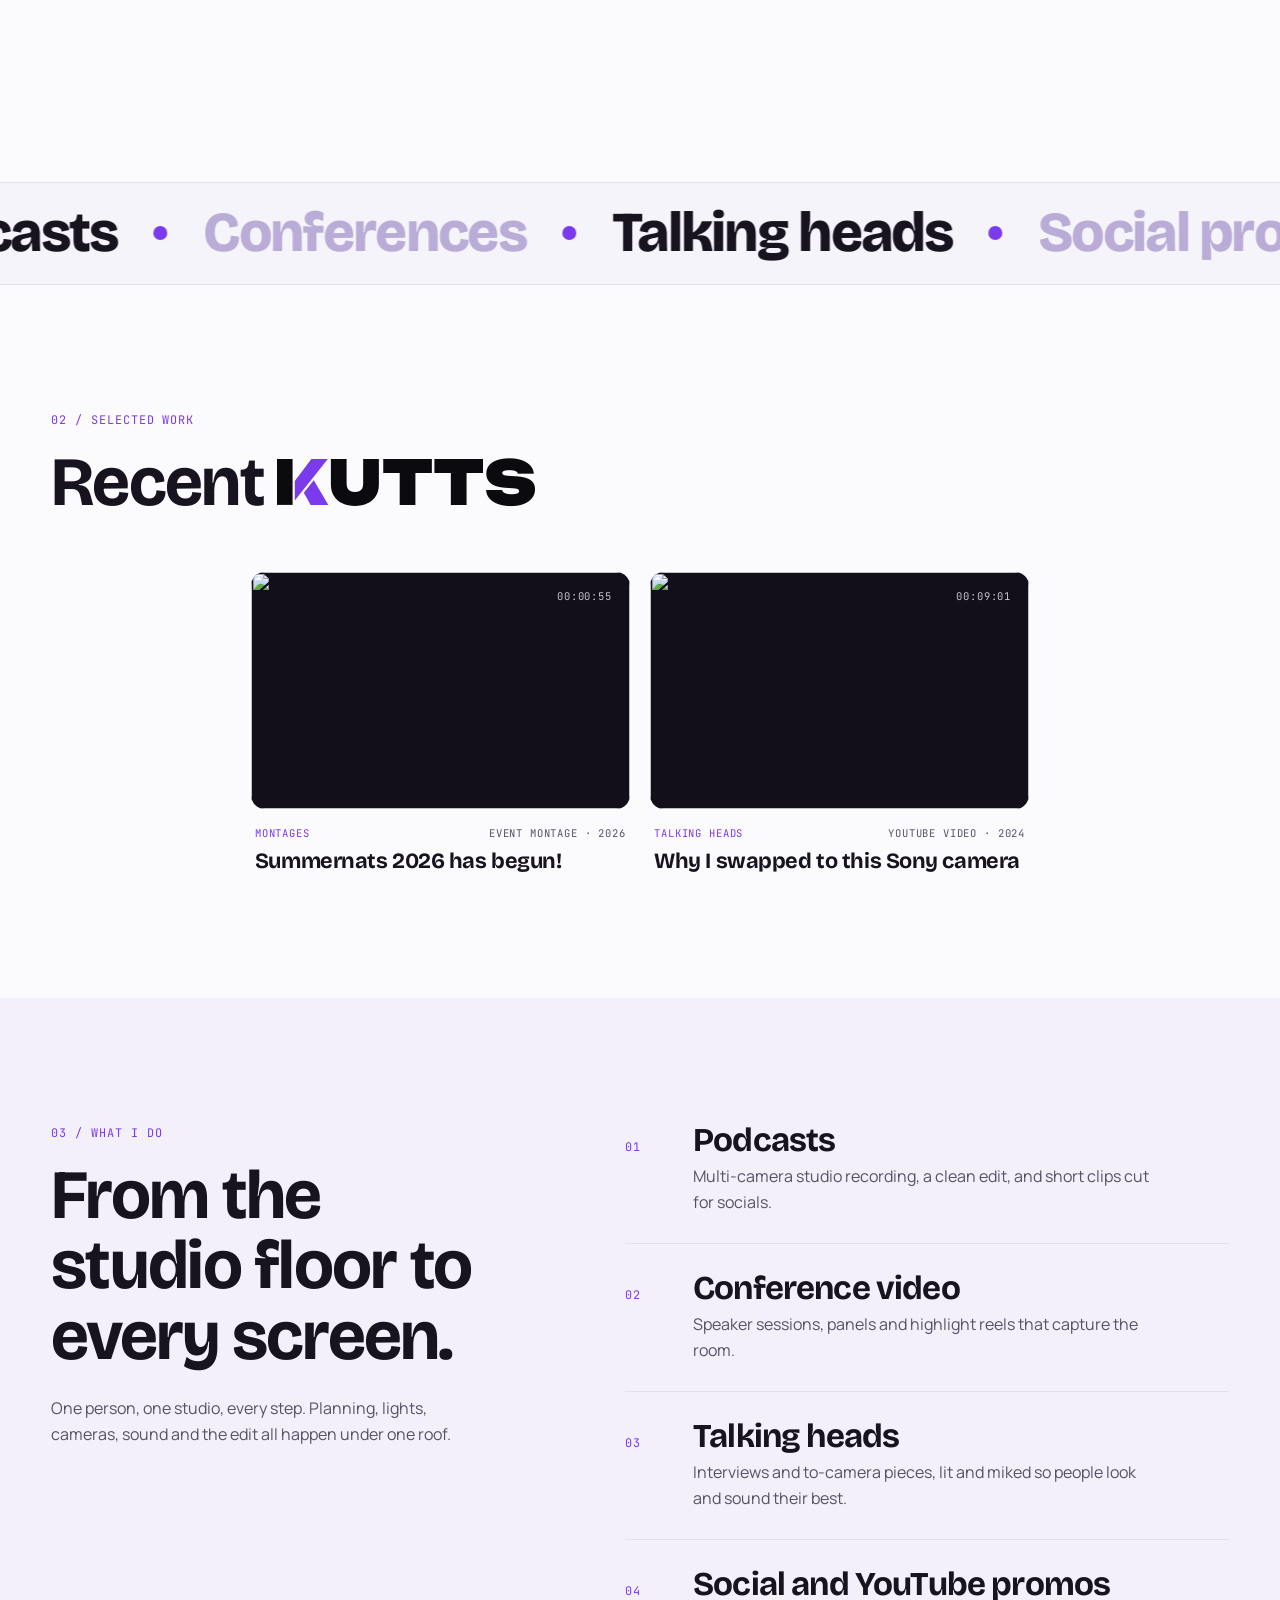
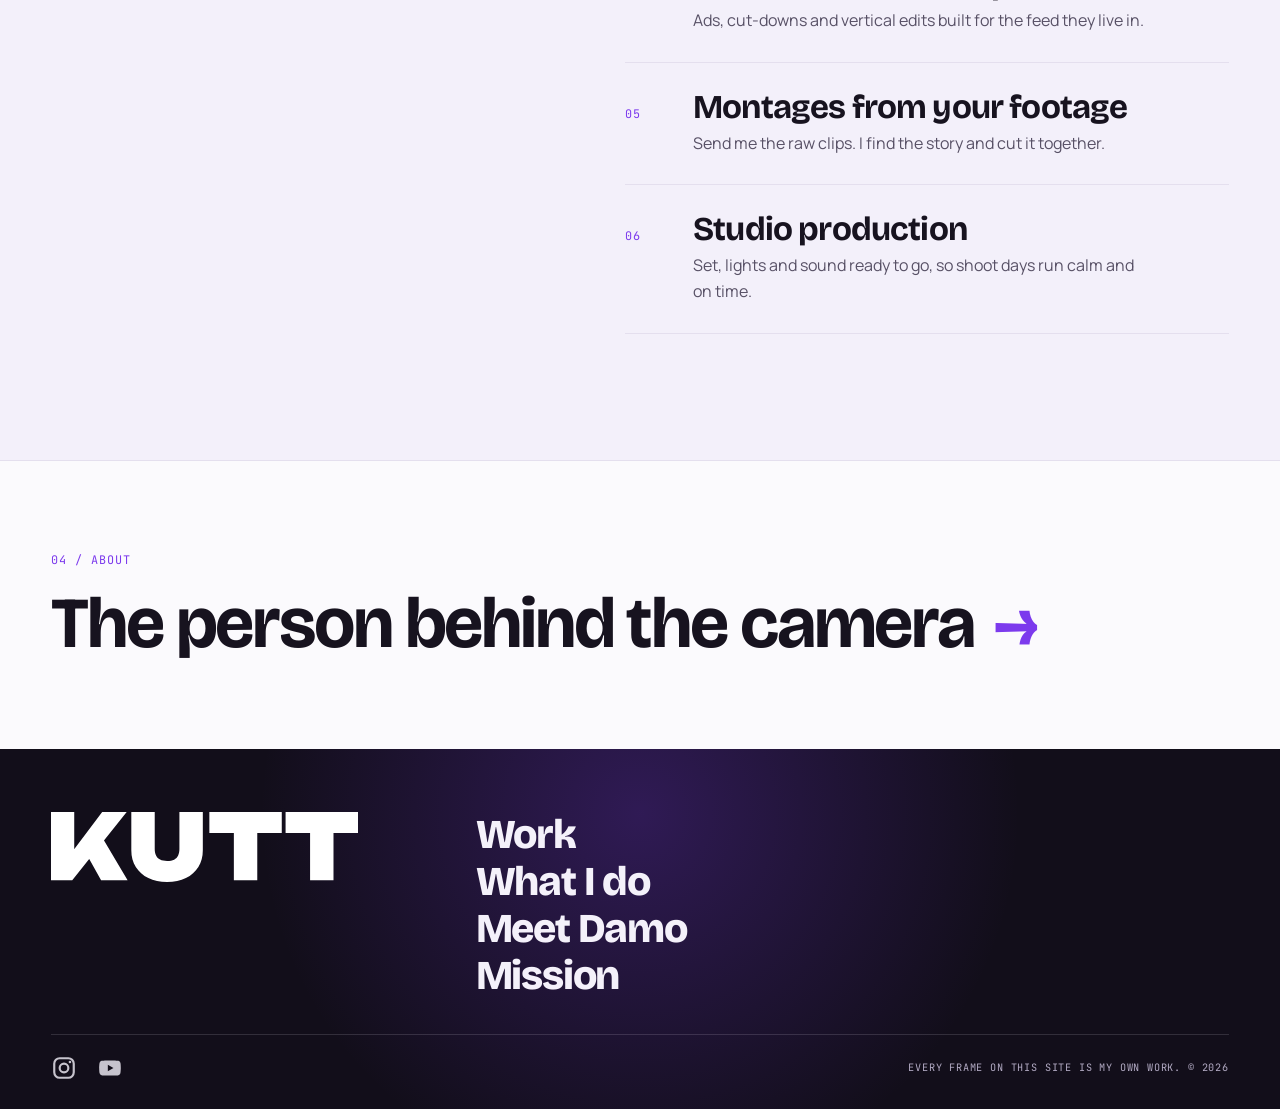
==== commit 8d0341c5: "Keep the calendar open when changing month Co-Authored-By: Claude Opus 5.5 <noreply@anthropic.com>" ====
--- a/index.html
+++ b/index.html
@@ -25,7 +25,7 @@
   <link href="https://fonts.googleapis.com/css2?family=Bricolage+Grotesque:opsz,wght@12..96,500;12..96,700;12..96,800&family=JetBrains+Mono:wght@400;500&family=Manrope:wght@400;500;600&display=swap" rel="stylesheet">
   <!-- Unbounded Black (the Kutt logo typeface), only the letter S, for "Recent KUTTS" -->
   <link href="https://fonts.googleapis.com/css2?family=Unbounded:wght@900&text=S&display=swap" rel="stylesheet">
-  <link rel="stylesheet" href="assets/css/style.css?v=20261113">
+  <link rel="stylesheet" href="assets/css/style.css?v=20261114">
 </head>
 <body>
   <a class="skip" href="#main">Skip to content</a>
@@ -184,8 +184,8 @@
   </dialog>
 
   <script src="https://unpkg.com/lenis@1.1.13/dist/lenis.min.js" defer></script>
-  <script src="assets/js/content.js?v=20261113" defer></script>
-  <script src="assets/js/kutt-logo.js?v=20261113" defer></script>
-  <script src="assets/js/main.js?v=20261113" defer></script>
+  <script src="assets/js/content.js?v=20261114" defer></script>
+  <script src="assets/js/kutt-logo.js?v=20261114" defer></script>
+  <script src="assets/js/main.js?v=20261114" defer></script>
 </body>
 </html>
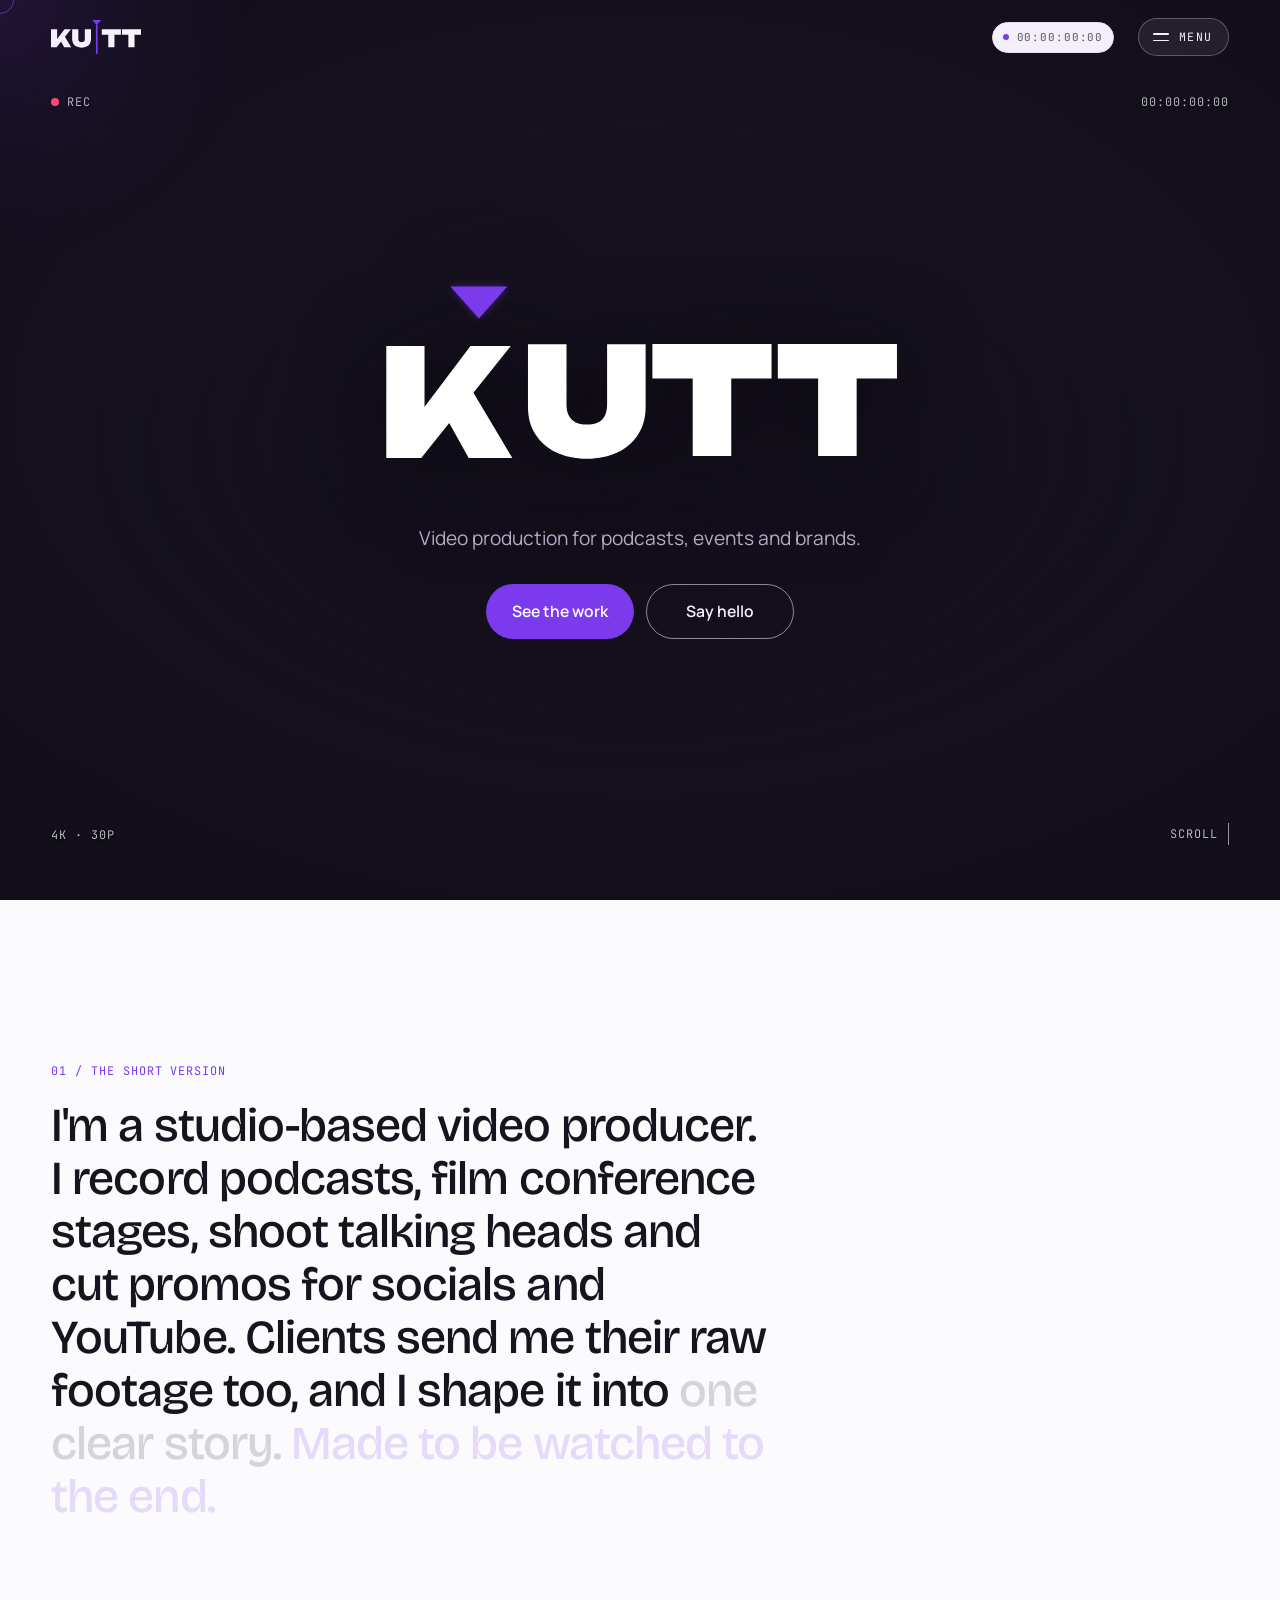
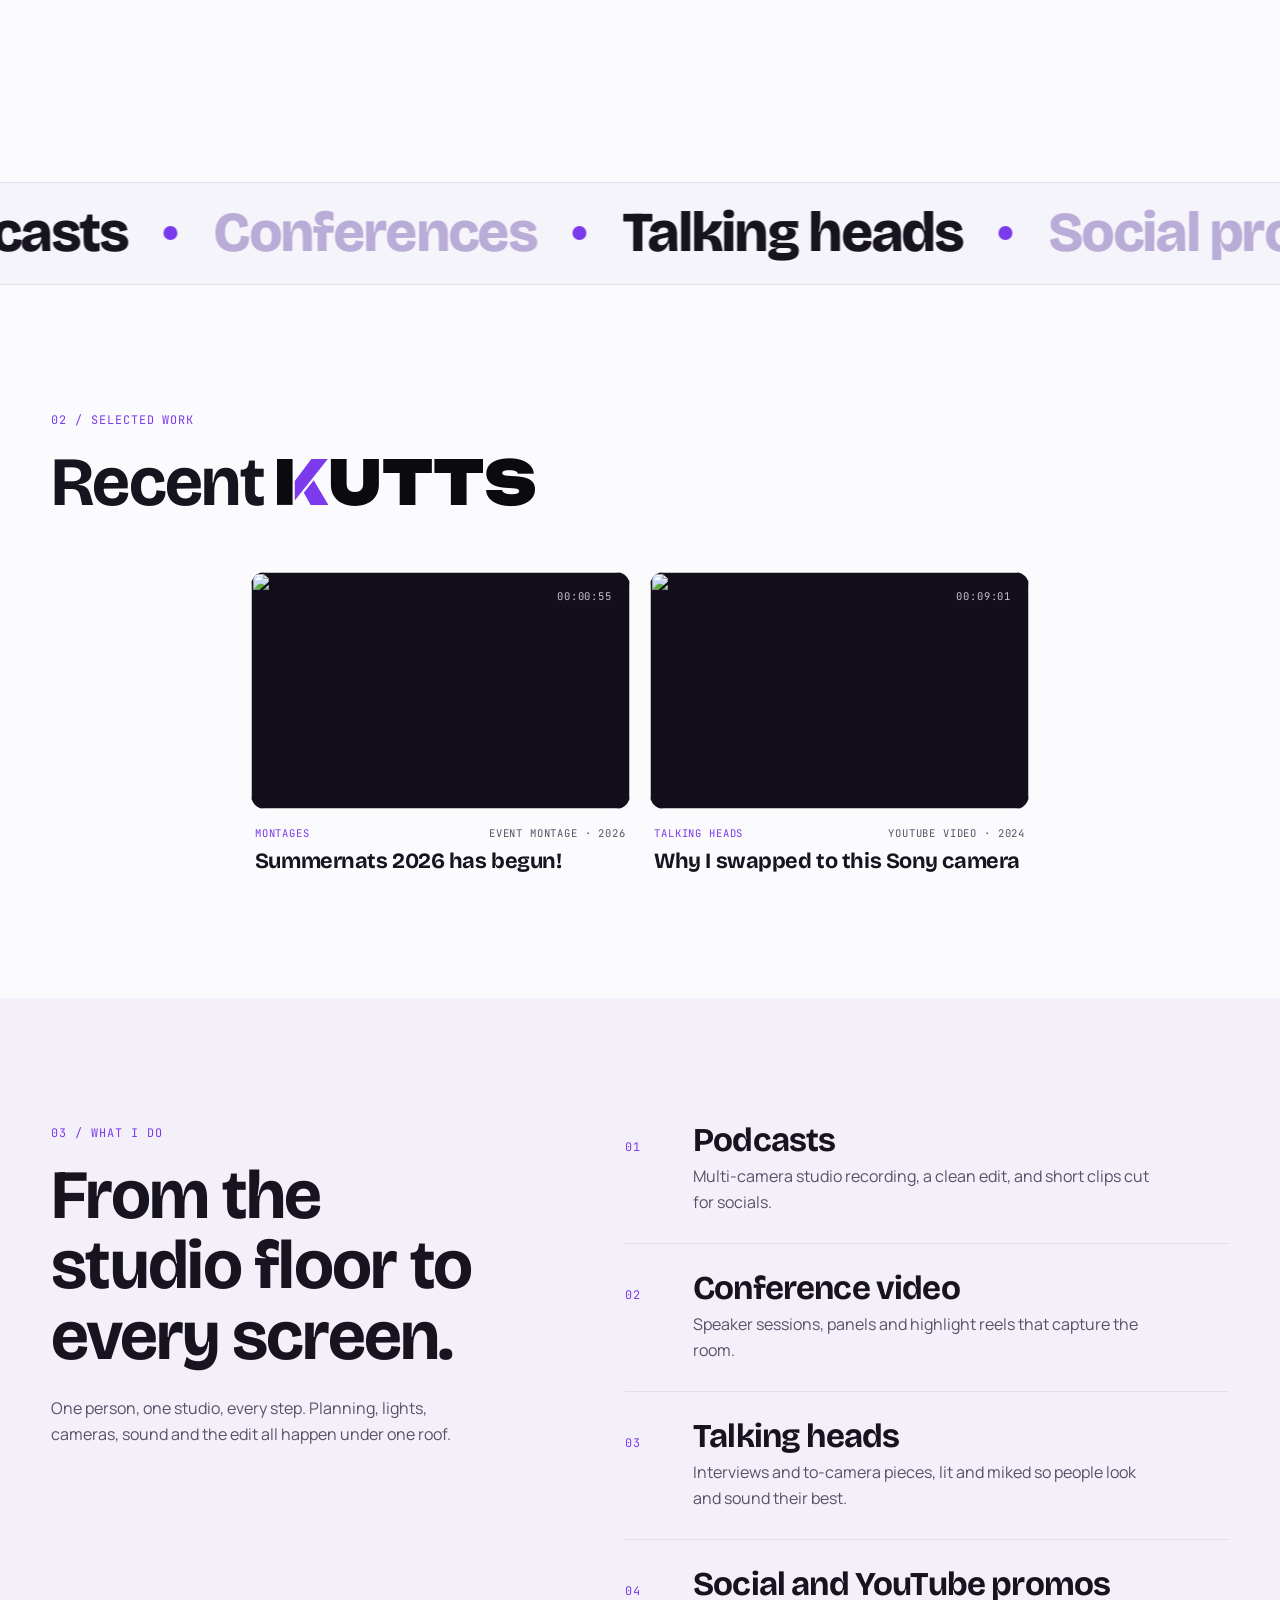
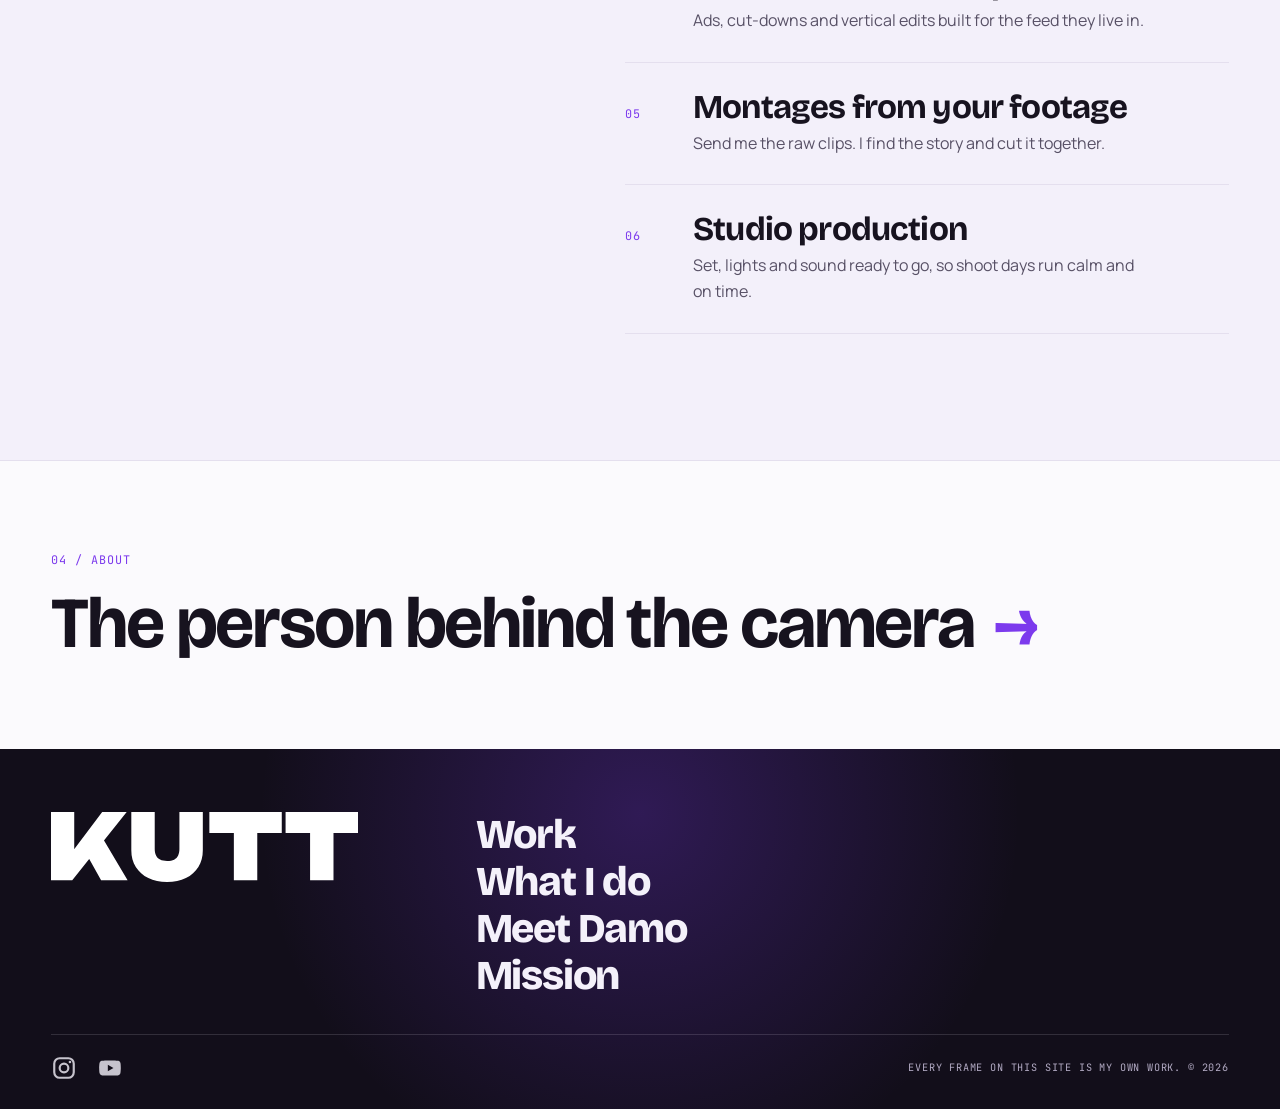
==== commit 121c8b01: "Contact page: drop the email block, show socials as icons Co-Authored-By: Claude Opus 5.5 <noreply@a" ====
--- a/index.html
+++ b/index.html
@@ -25,7 +25,7 @@
   <link href="https://fonts.googleapis.com/css2?family=Bricolage+Grotesque:opsz,wght@12..96,500;12..96,700;12..96,800&family=JetBrains+Mono:wght@400;500&family=Manrope:wght@400;500;600&display=swap" rel="stylesheet">
   <!-- Unbounded Black (the Kutt logo typeface), only the letter S, for "Recent KUTTS" -->
   <link href="https://fonts.googleapis.com/css2?family=Unbounded:wght@900&text=S&display=swap" rel="stylesheet">
-  <link rel="stylesheet" href="assets/css/style.css?v=20261114">
+  <link rel="stylesheet" href="assets/css/style.css?v=20261115">
 </head>
 <body>
   <a class="skip" href="#main">Skip to content</a>
@@ -184,8 +184,8 @@
   </dialog>
 
   <script src="https://unpkg.com/lenis@1.1.13/dist/lenis.min.js" defer></script>
-  <script src="assets/js/content.js?v=20261114" defer></script>
-  <script src="assets/js/kutt-logo.js?v=20261114" defer></script>
-  <script src="assets/js/main.js?v=20261114" defer></script>
+  <script src="assets/js/content.js?v=20261115" defer></script>
+  <script src="assets/js/kutt-logo.js?v=20261115" defer></script>
+  <script src="assets/js/main.js?v=20261115" defer></script>
 </body>
 </html>
--- a/assets/css/style.css
+++ b/assets/css/style.css
@@ -431,15 +431,12 @@
 .contact-direct{display:grid;gap:30px}
 .contact-direct .eyebrow{margin-bottom:-6px}
 .direct-label{color:var(--text-secondary);margin-bottom:10px}
-.contact-direct .mail-link{font-size:clamp(1.2rem,1.9vw,1.6rem);color:var(--ink)}
-.contact-direct .mail-link:hover{color:var(--accent)}
-.contact-direct .copy-btn{border-color:var(--line);color:var(--ink)}
-.contact-direct .copy-btn:hover{border-color:var(--ink);background:var(--panel)}
-.contact-direct .copy-btn.copied{background:var(--accent);border-color:var(--accent);color:#fff}
-.direct-socials{list-style:none;display:flex;flex-wrap:wrap;gap:10px 28px;margin:0;padding:0}
-.direct-socials a,.direct-text{font-family:var(--f-display);font-weight:700;font-size:clamp(1.2rem,1.9vw,1.6rem);letter-spacing:-.02em;color:var(--ink);text-decoration:none;transition:color .3s var(--ease-out)}
-.direct-socials a:hover{color:var(--accent)}
-.direct-text{margin:0}
+.direct-socials{list-style:none;display:flex;gap:22px;margin:0;padding:0}
+.direct-socials a{display:block;color:var(--ink);transition:color .3s var(--ease-out),transform .3s var(--ease-out)}
+.direct-socials a:hover{color:var(--accent);transform:translateY(-2px)}
+.direct-socials svg{display:block;width:32px;height:32px}
+@media (pointer:coarse){.direct-socials a{padding:8px;margin:-8px}}
+.direct-text{margin:0;font-family:var(--f-display);font-weight:700;font-size:clamp(1.2rem,1.9vw,1.6rem);letter-spacing:-.02em;color:var(--ink)}
 /* footer: wordmark and the menu links as a big list (stacked on phones), then a ruled bar with social icons and the note */
 .foot{display:flex;flex-direction:column;align-items:flex-start;gap:clamp(24px,4vh,40px)}
 .wordmark{margin:0;width:clamp(180px,24vw,320px)}
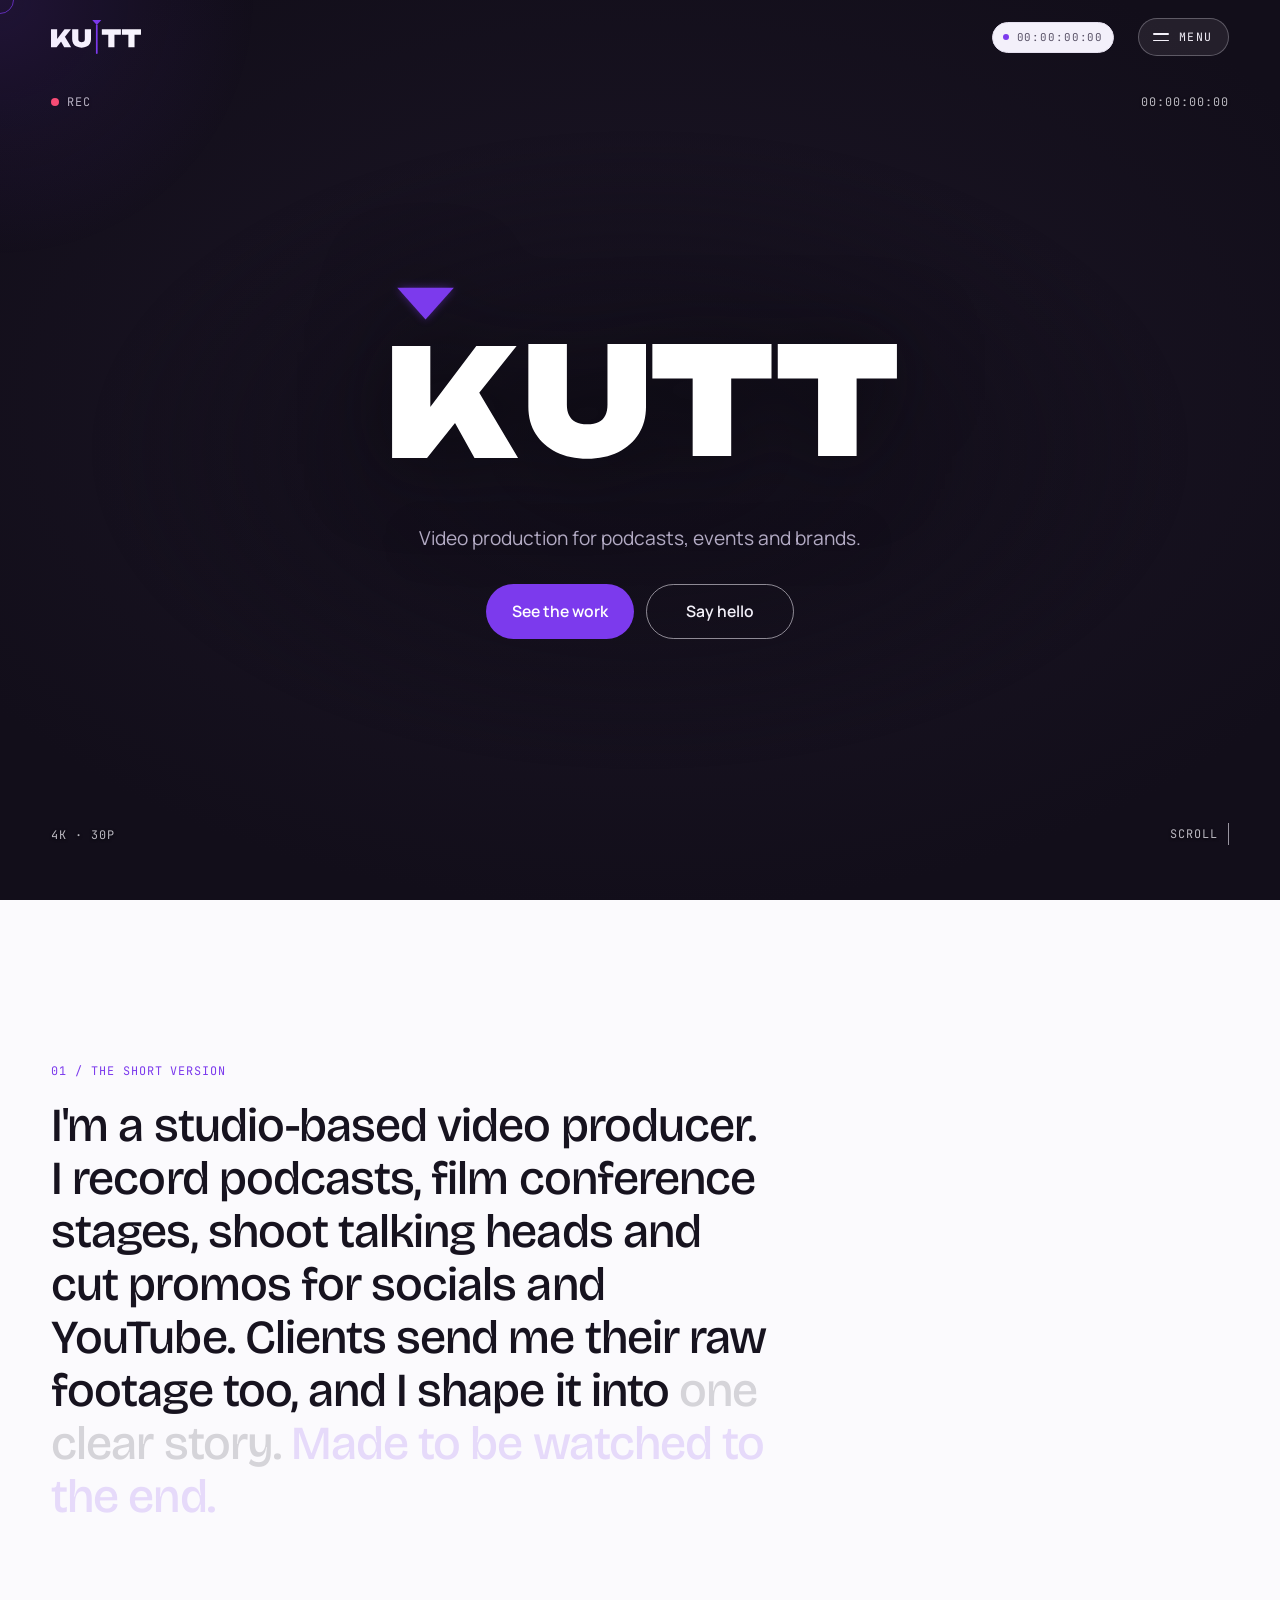
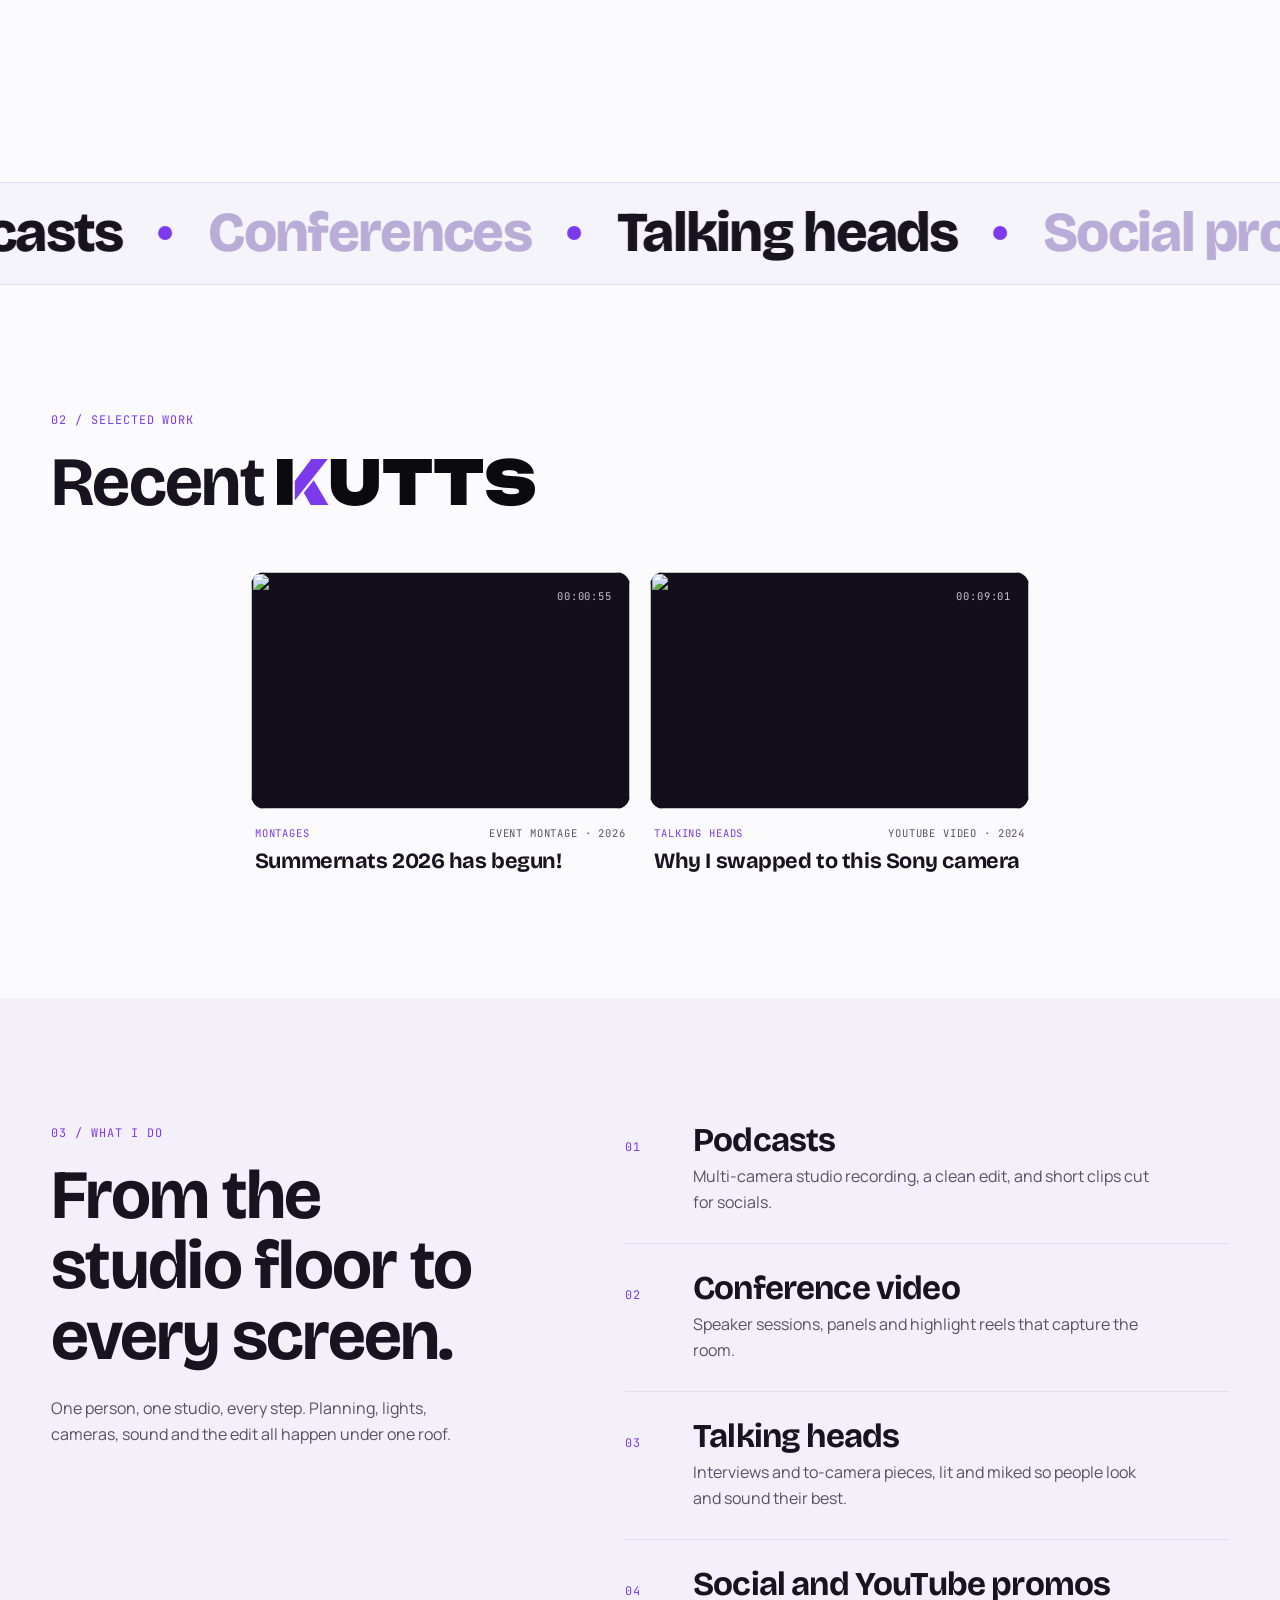
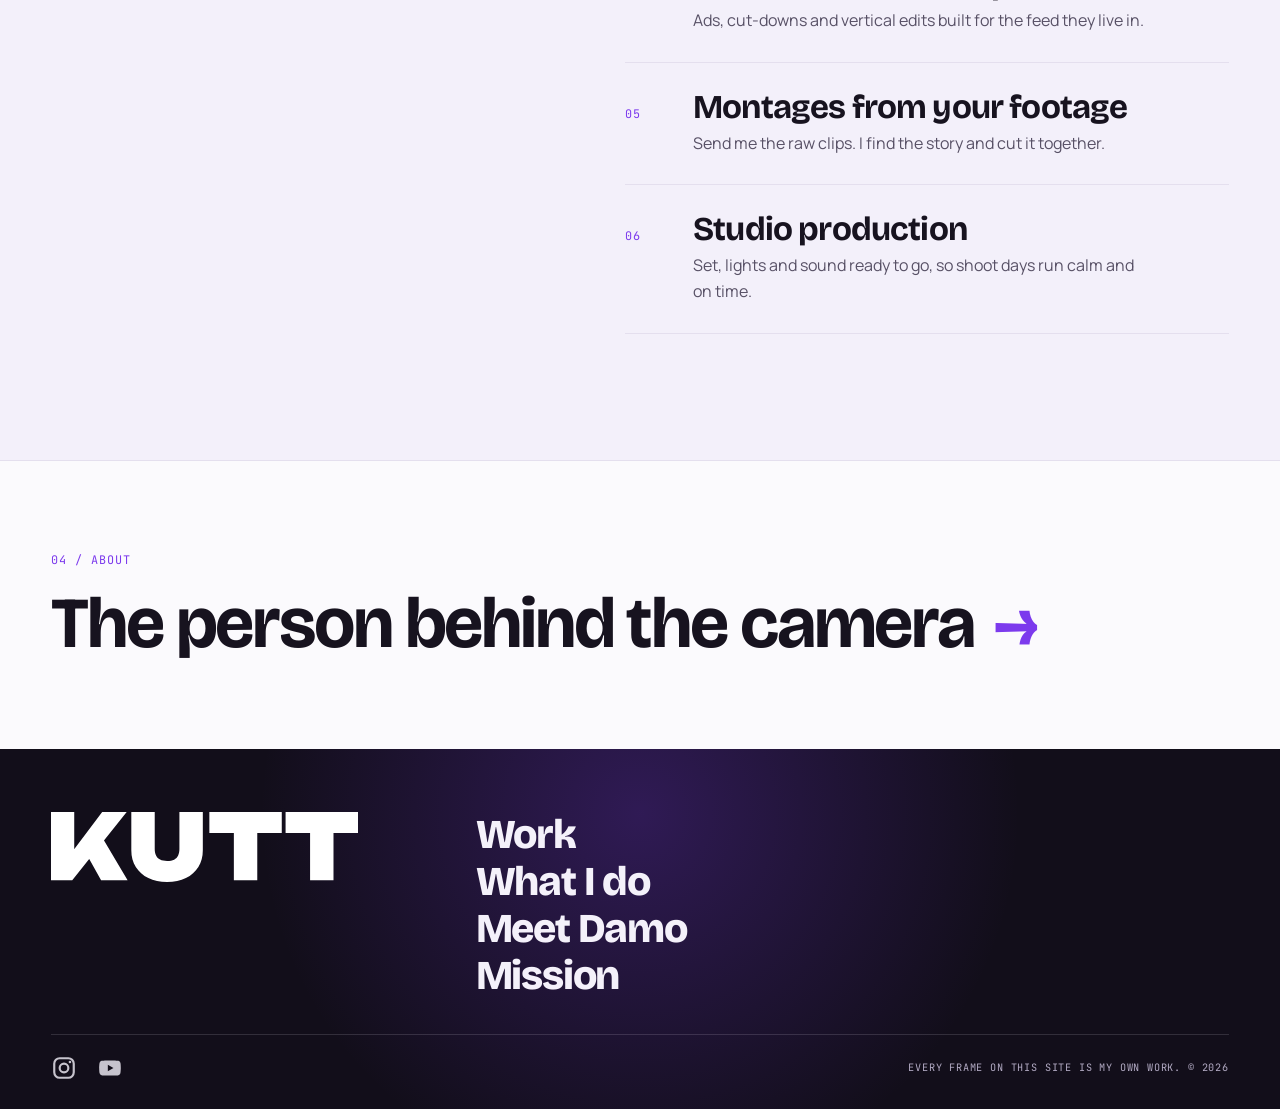
==== commit dc4eb1ab: "Point Instagram to kutt.media Co-Authored-By: Claude Opus 5.5 <noreply@anthropic.com>" ====
--- a/index.html
+++ b/index.html
@@ -25,7 +25,7 @@
   <link href="https://fonts.googleapis.com/css2?family=Bricolage+Grotesque:opsz,wght@12..96,500;12..96,700;12..96,800&family=JetBrains+Mono:wght@400;500&family=Manrope:wght@400;500;600&display=swap" rel="stylesheet">
   <!-- Unbounded Black (the Kutt logo typeface), only the letter S, for "Recent KUTTS" -->
   <link href="https://fonts.googleapis.com/css2?family=Unbounded:wght@900&text=S&display=swap" rel="stylesheet">
-  <link rel="stylesheet" href="assets/css/style.css?v=20261115">
+  <link rel="stylesheet" href="assets/css/style.css?v=20261116">
 </head>
 <body>
   <a class="skip" href="#main">Skip to content</a>
@@ -184,8 +184,8 @@
   </dialog>
 
   <script src="https://unpkg.com/lenis@1.1.13/dist/lenis.min.js" defer></script>
-  <script src="assets/js/content.js?v=20261115" defer></script>
-  <script src="assets/js/kutt-logo.js?v=20261115" defer></script>
-  <script src="assets/js/main.js?v=20261115" defer></script>
+  <script src="assets/js/content.js?v=20261116" defer></script>
+  <script src="assets/js/kutt-logo.js?v=20261116" defer></script>
+  <script src="assets/js/main.js?v=20261116" defer></script>
 </body>
 </html>
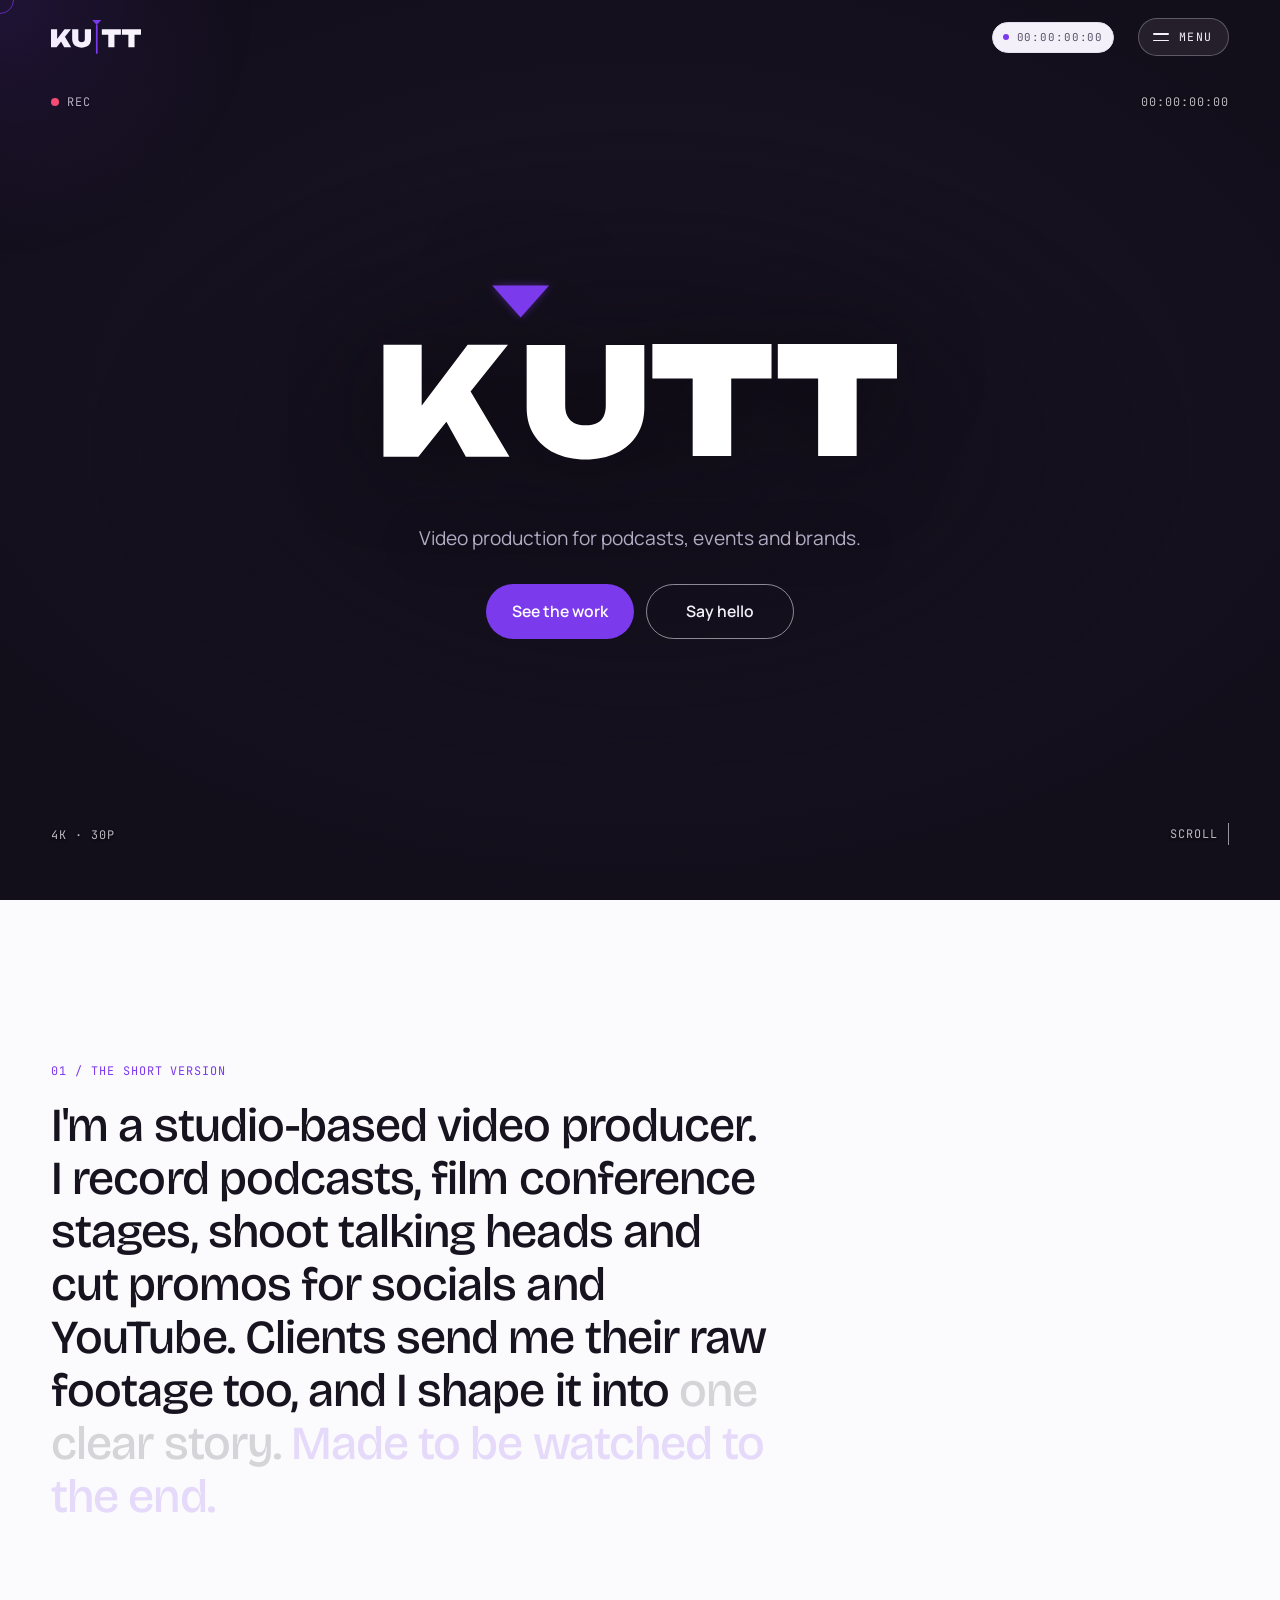
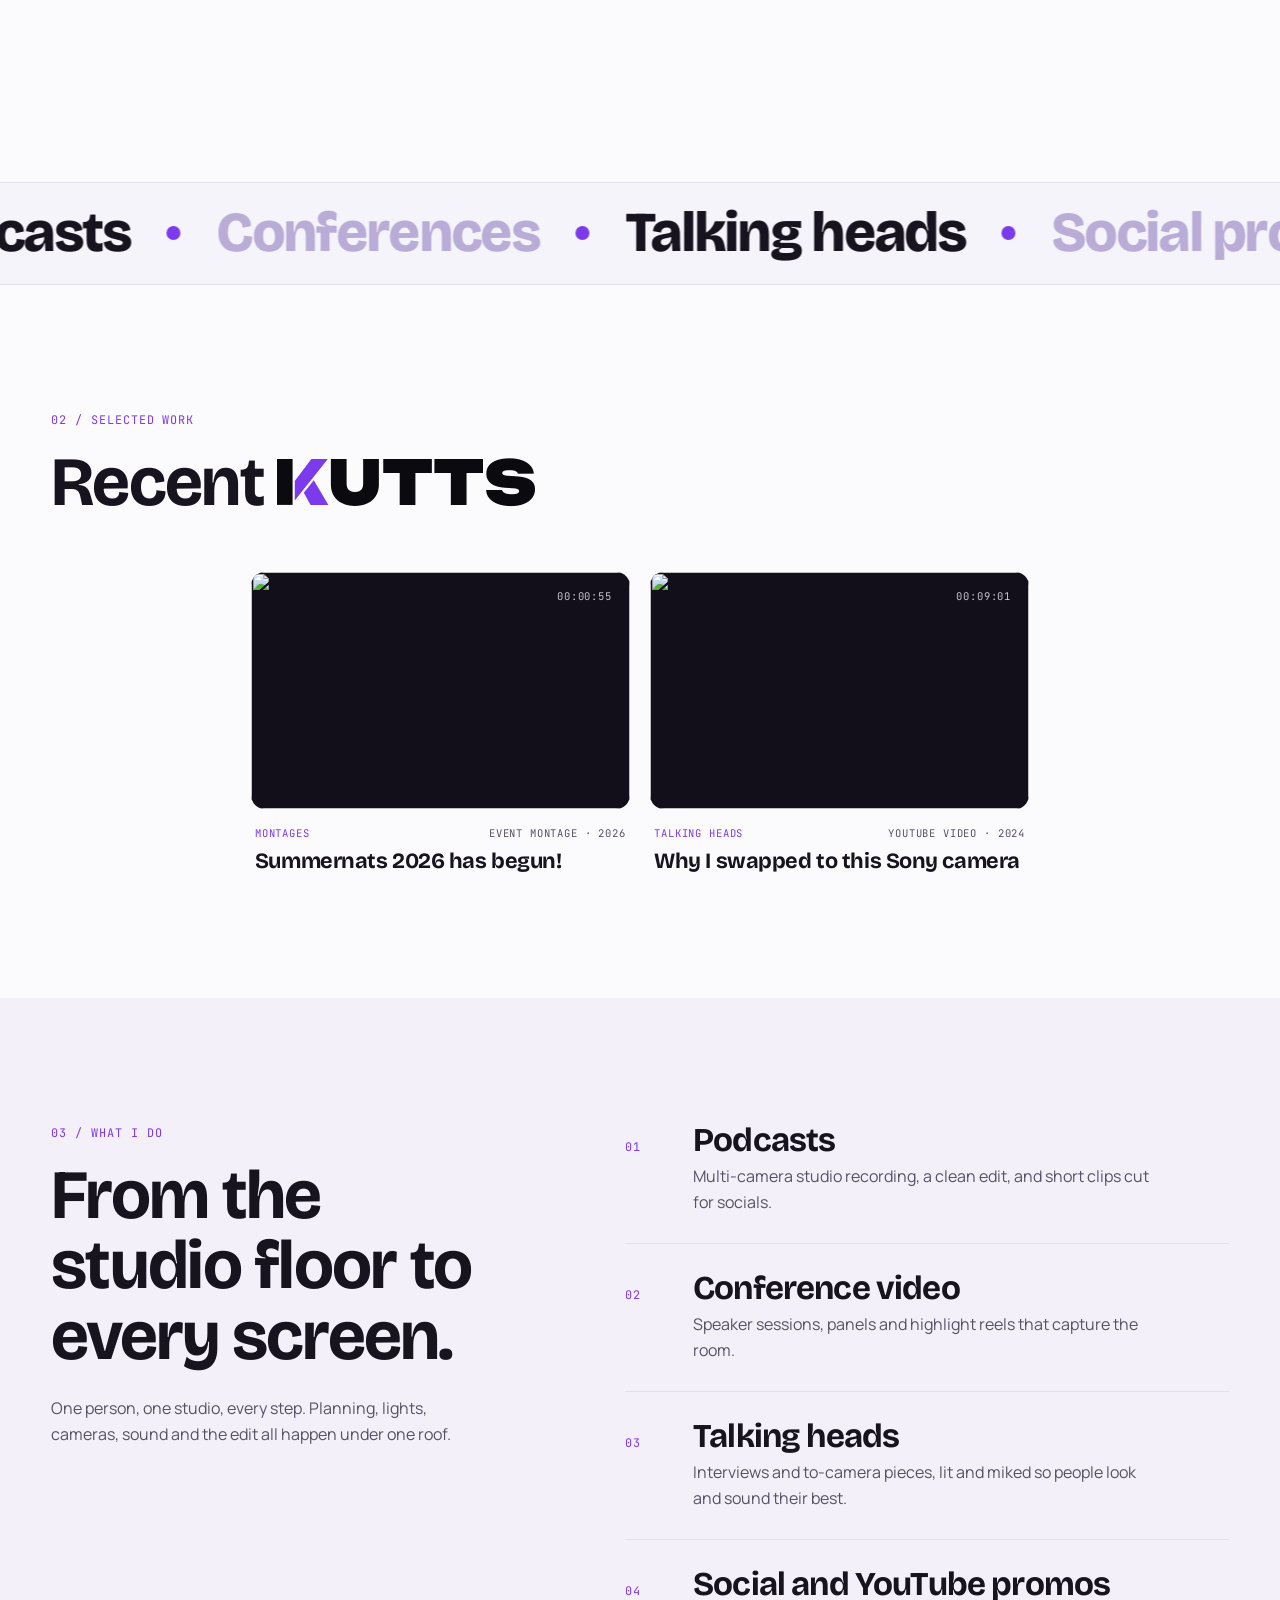
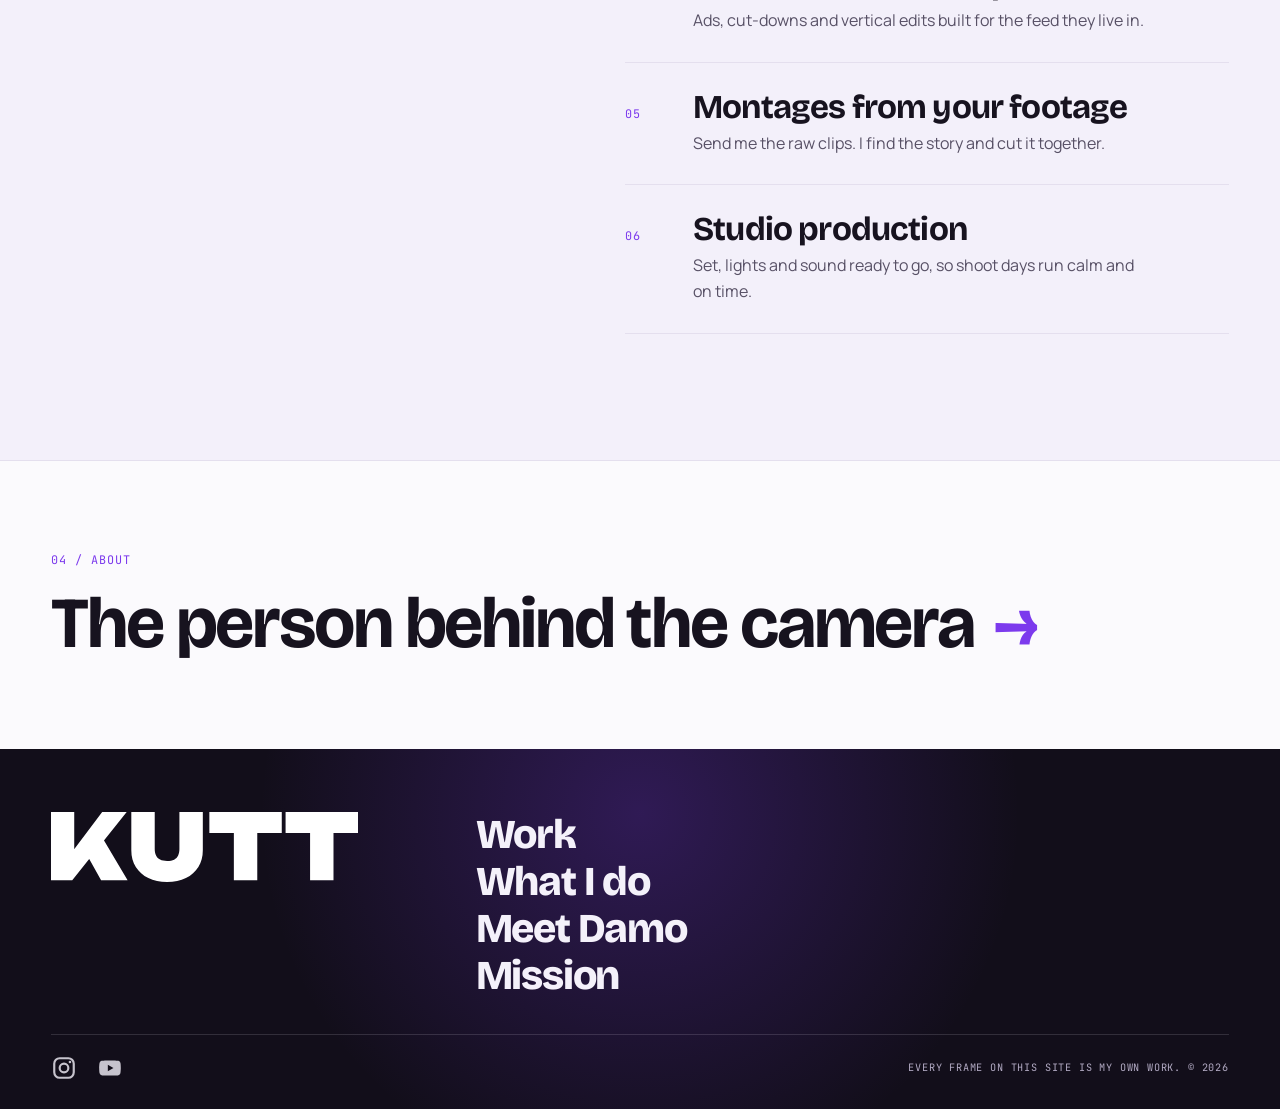
==== commit 6d4c2a1a: "Meet Damo: add My story, drop the How I work section and fact lists Co-Authored-By: Claude Opus 5.5 " ====
--- a/index.html
+++ b/index.html
@@ -25,7 +25,7 @@
   <link href="https://fonts.googleapis.com/css2?family=Bricolage+Grotesque:opsz,wght@12..96,500;12..96,700;12..96,800&family=JetBrains+Mono:wght@400;500&family=Manrope:wght@400;500;600&display=swap" rel="stylesheet">
   <!-- Unbounded Black (the Kutt logo typeface), only the letter S, for "Recent KUTTS" -->
   <link href="https://fonts.googleapis.com/css2?family=Unbounded:wght@900&text=S&display=swap" rel="stylesheet">
-  <link rel="stylesheet" href="assets/css/style.css?v=20261116">
+  <link rel="stylesheet" href="assets/css/style.css?v=20261118">
 </head>
 <body>
   <a class="skip" href="#main">Skip to content</a>
@@ -184,8 +184,8 @@
   </dialog>
 
   <script src="https://unpkg.com/lenis@1.1.13/dist/lenis.min.js" defer></script>
-  <script src="assets/js/content.js?v=20261116" defer></script>
-  <script src="assets/js/kutt-logo.js?v=20261116" defer></script>
-  <script src="assets/js/main.js?v=20261116" defer></script>
+  <script src="assets/js/content.js?v=20261118" defer></script>
+  <script src="assets/js/kutt-logo.js?v=20261118" defer></script>
+  <script src="assets/js/main.js?v=20261118" defer></script>
 </body>
 </html>
--- a/assets/css/style.css
+++ b/assets/css/style.css
@@ -360,9 +360,6 @@
 .step h3{font-size:clamp(1.8rem,2.8vw,2.6rem);margin:28px 0 12px}
 .step p{color:var(--text-secondary)}
 .steps-cta{margin-top:clamp(36px,6vh,60px)}
-.facts{list-style:none;padding:0;margin:36px 0 0;display:flex;gap:clamp(20px,4vw,48px);flex-wrap:wrap;align-items:baseline}
-.facts li{display:flex;flex-direction:column;gap:6px;color:var(--ink);font-size:.8rem}
-.facts span{color:var(--text-secondary);font-size:.66rem}
 
 /* contact + footer */
 .contact{position:relative;background:var(--night);color:var(--night-text);padding:clamp(48px,7vh,80px) var(--gutter) 28px;overflow:hidden}
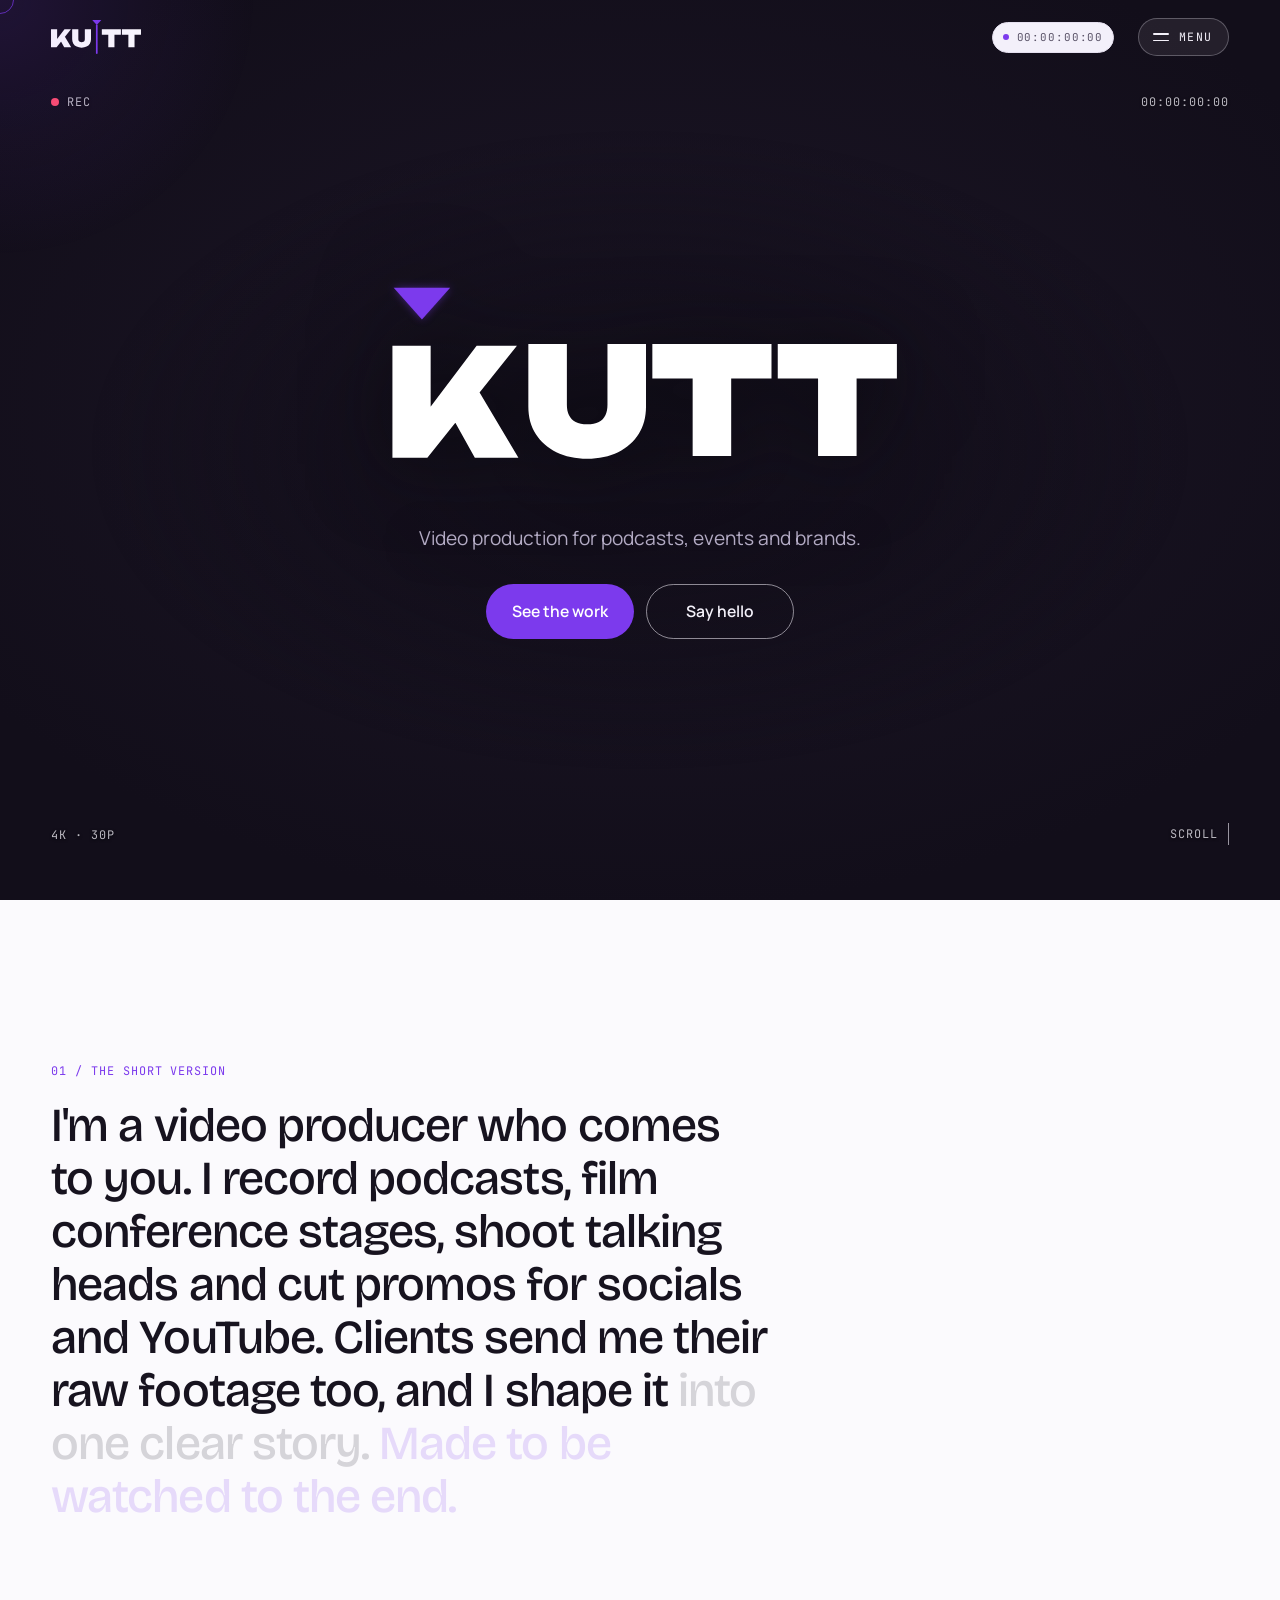
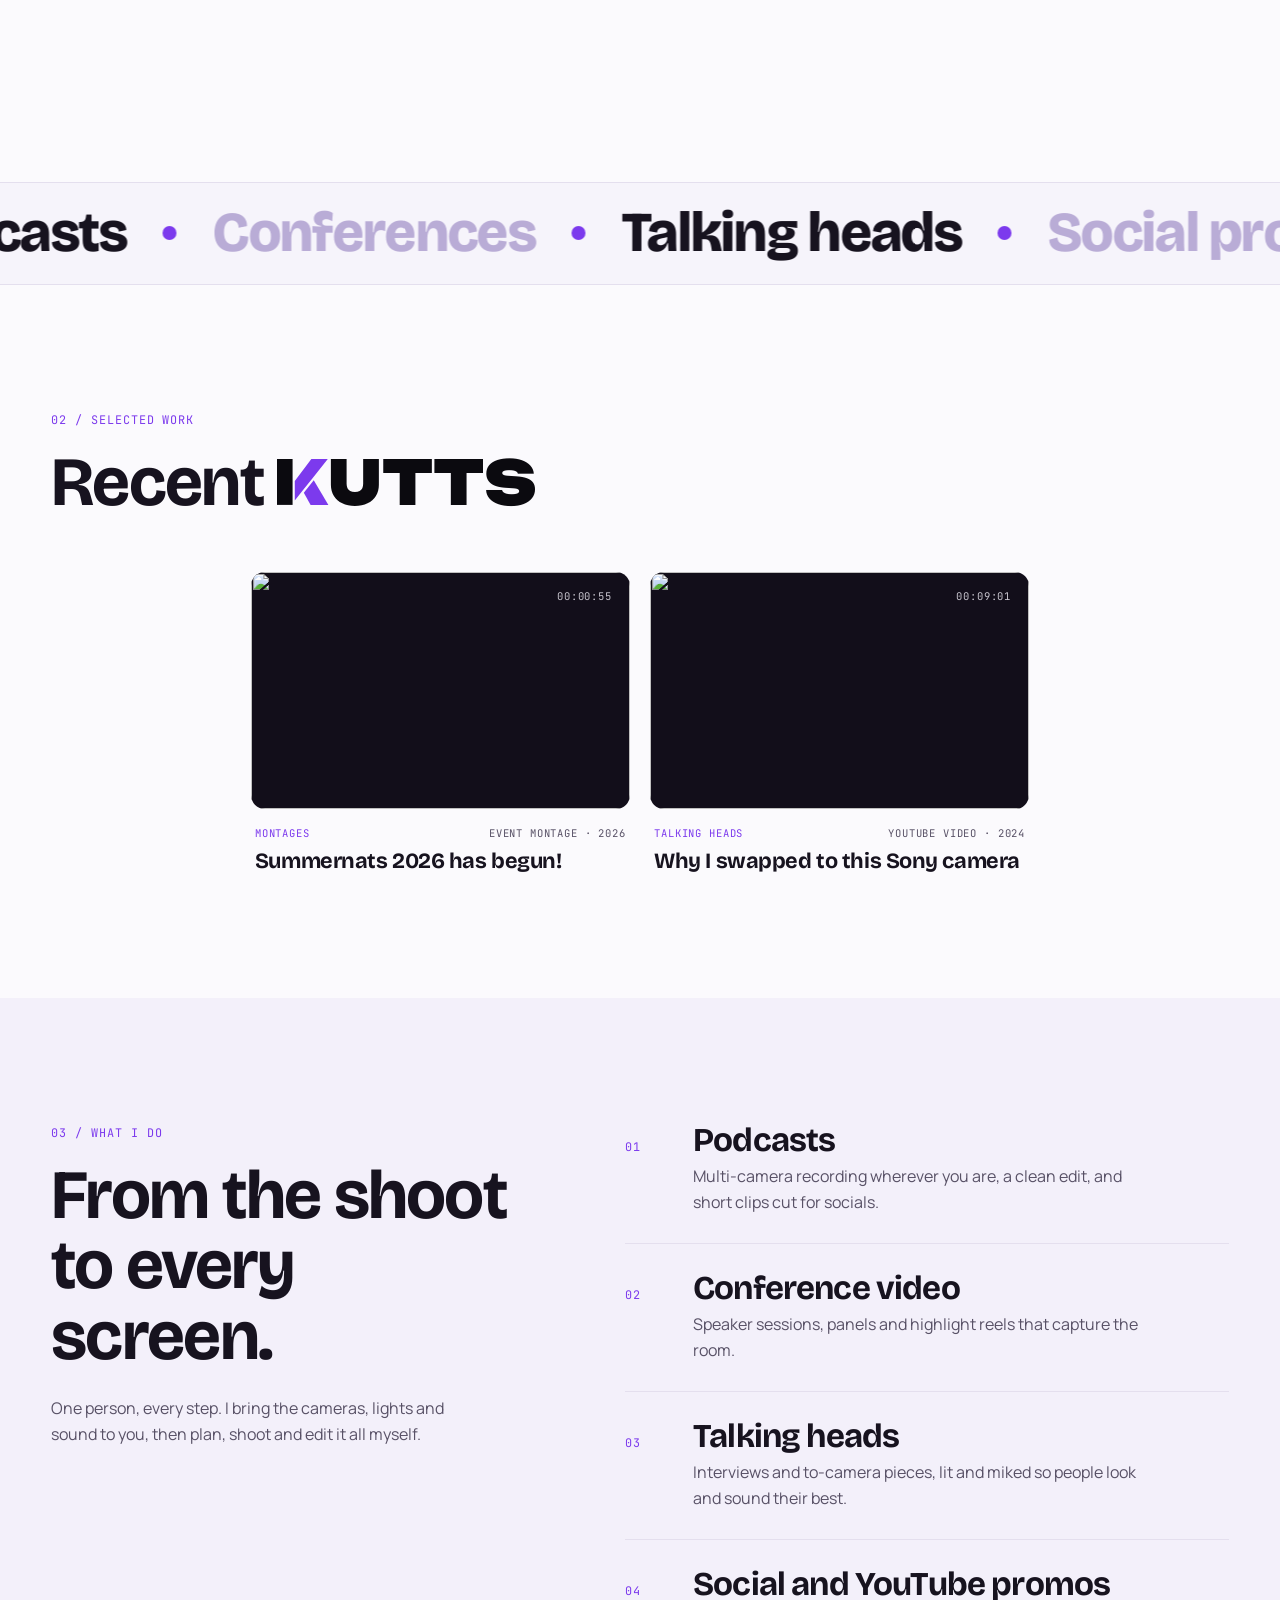
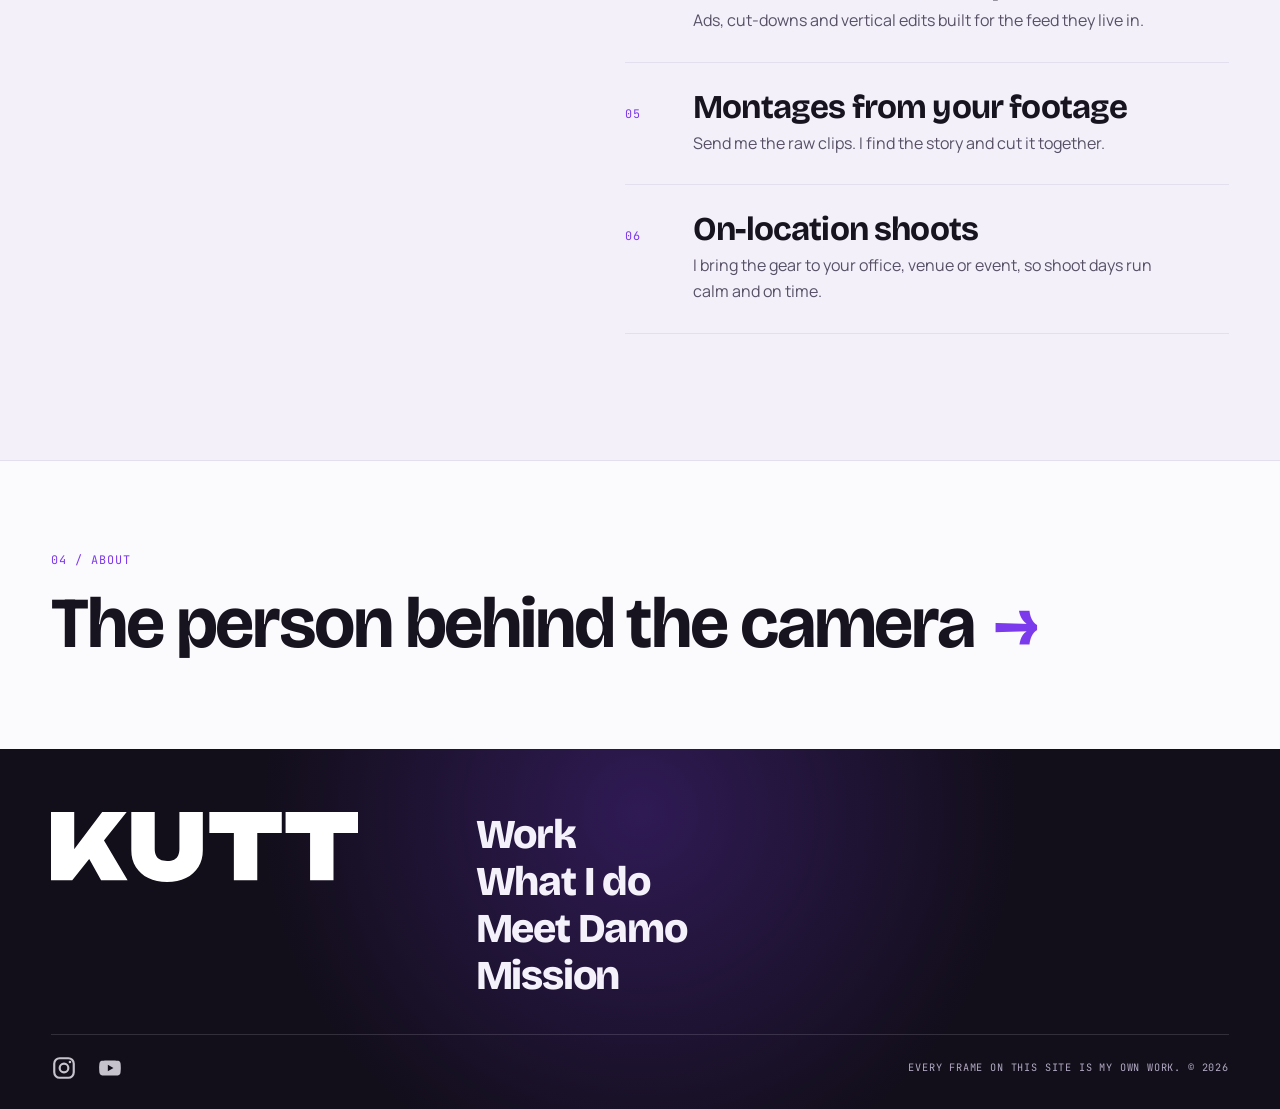
==== commit b7367985: "Remove studio wording: Kutt shoots on location Co-Authored-By: Claude Opus 5.5 <noreply@anthropic.co" ====
--- a/index.html
+++ b/index.html
@@ -4,7 +4,7 @@
   <meta charset="utf-8">
   <meta name="viewport" content="width=device-width, initial-scale=1">
   <title>Kutt · Video Production</title>
-  <meta name="description" content="Studio-based video producer. Podcasts, conference films, talking heads, social promos and brand video.">
+  <meta name="description" content="Video producer for podcasts, conference films, talking heads, social promos and brand video, filmed wherever you are.">
   <meta name="theme-color" content="#120e1a">
   <meta property="og:title" content="Kutt · Video Production">
   <meta property="og:description" content="Podcasts, conference films, talking heads, social promos and brand video.">
@@ -25,7 +25,7 @@
   <link href="https://fonts.googleapis.com/css2?family=Bricolage+Grotesque:opsz,wght@12..96,500;12..96,700;12..96,800&family=JetBrains+Mono:wght@400;500&family=Manrope:wght@400;500;600&display=swap" rel="stylesheet">
   <!-- Unbounded Black (the Kutt logo typeface), only the letter S, for "Recent KUTTS" -->
   <link href="https://fonts.googleapis.com/css2?family=Unbounded:wght@900&text=S&display=swap" rel="stylesheet">
-  <link rel="stylesheet" href="assets/css/style.css?v=20261118">
+  <link rel="stylesheet" href="assets/css/style.css?v=20261119">
 </head>
 <body>
   <a class="skip" href="#main">Skip to content</a>
@@ -93,7 +93,7 @@
     <section class="intro" aria-label="About my work">
       <p class="eyebrow mono" data-reveal>01 / The short version</p>
       <p class="fill-text" data-fill>
-        I'm a studio-based video producer. I record podcasts, film conference stages, shoot talking heads and cut promos for socials and YouTube. Clients send me their raw footage too, and I shape it into one clear story. <em>Made to be watched to the end.</em>
+        I'm a video producer who comes to you. I record podcasts, film conference stages, shoot talking heads and cut promos for socials and YouTube. Clients send me their raw footage too, and I shape it into one clear story. <em>Made to be watched to the end.</em>
       </p>
       <svg class="intro-line" viewBox="0 0 1200 120" preserveAspectRatio="none" aria-hidden="true">
         <path data-draw pathLength="1" d="M0 70 C 150 10, 300 110, 450 60 S 750 10, 900 70 S 1100 110, 1200 40"/>
@@ -103,7 +103,7 @@
     <!-- Marquee strip -->
     <div class="marquee" aria-hidden="true">
       <div class="marquee-track">
-        <span>Podcasts</span><i></i><span>Conferences</span><i></i><span>Talking heads</span><i></i><span>Social promos</span><i></i><span>Studio</span><i></i><span>Brand film</span><i></i>
+        <span>Podcasts</span><i></i><span>Conferences</span><i></i><span>Talking heads</span><i></i><span>Social promos</span><i></i><span>On location</span><i></i><span>Brand film</span><i></i>
       </div>
     </div>
 
@@ -125,20 +125,20 @@
     <section class="services" id="services" aria-labelledby="svc-title">
       <div class="svc-side">
         <p class="eyebrow mono" data-reveal>03 / What I do</p>
-        <h2 id="svc-title" class="h-section" data-split data-reveal>From the studio floor to every screen.</h2>
-        <p class="svc-lede" data-reveal>One person, one studio, every step. Planning, lights, cameras, sound and the edit all happen under one roof.</p>
+        <h2 id="svc-title" class="h-section" data-split data-reveal>From the shoot to every screen.</h2>
+        <p class="svc-lede" data-reveal>One person, every step. I bring the cameras, lights and sound to you, then plan, shoot and edit it all myself.</p>
       </div>
       <div class="svc-list-wrap">
         <svg class="svc-line" viewBox="0 0 4 1000" preserveAspectRatio="none" aria-hidden="true">
           <path data-draw pathLength="1" d="M2 0 V 1000"/>
         </svg>
         <ol class="svc-list" data-reveal>
-          <li class="svc"><span class="num mono">01</span><h3>Podcasts</h3><p>Multi-camera studio recording, a clean edit, and short clips cut for socials.</p></li>
+          <li class="svc"><span class="num mono">01</span><h3>Podcasts</h3><p>Multi-camera recording wherever you are, a clean edit, and short clips cut for socials.</p></li>
           <li class="svc"><span class="num mono">02</span><h3>Conference video</h3><p>Speaker sessions, panels and highlight reels that capture the room.</p></li>
           <li class="svc"><span class="num mono">03</span><h3>Talking heads</h3><p>Interviews and to-camera pieces, lit and miked so people look and sound their best.</p></li>
           <li class="svc"><span class="num mono">04</span><h3>Social and YouTube promos</h3><p>Ads, cut-downs and vertical edits built for the feed they live in.</p></li>
           <li class="svc"><span class="num mono">05</span><h3>Montages from your footage</h3><p>Send me the raw clips. I find the story and cut it together.</p></li>
-          <li class="svc"><span class="num mono">06</span><h3>Studio production</h3><p>Set, lights and sound ready to go, so shoot days run calm and on time.</p></li>
+          <li class="svc"><span class="num mono">06</span><h3>On-location shoots</h3><p>I bring the gear to your office, venue or event, so shoot days run calm and on time.</p></li>
         </ol>
       </div>
     </section>
@@ -184,8 +184,8 @@
   </dialog>
 
   <script src="https://unpkg.com/lenis@1.1.13/dist/lenis.min.js" defer></script>
-  <script src="assets/js/content.js?v=20261118" defer></script>
-  <script src="assets/js/kutt-logo.js?v=20261118" defer></script>
-  <script src="assets/js/main.js?v=20261118" defer></script>
+  <script src="assets/js/content.js?v=20261119" defer></script>
+  <script src="assets/js/kutt-logo.js?v=20261119" defer></script>
+  <script src="assets/js/main.js?v=20261119" defer></script>
 </body>
 </html>
